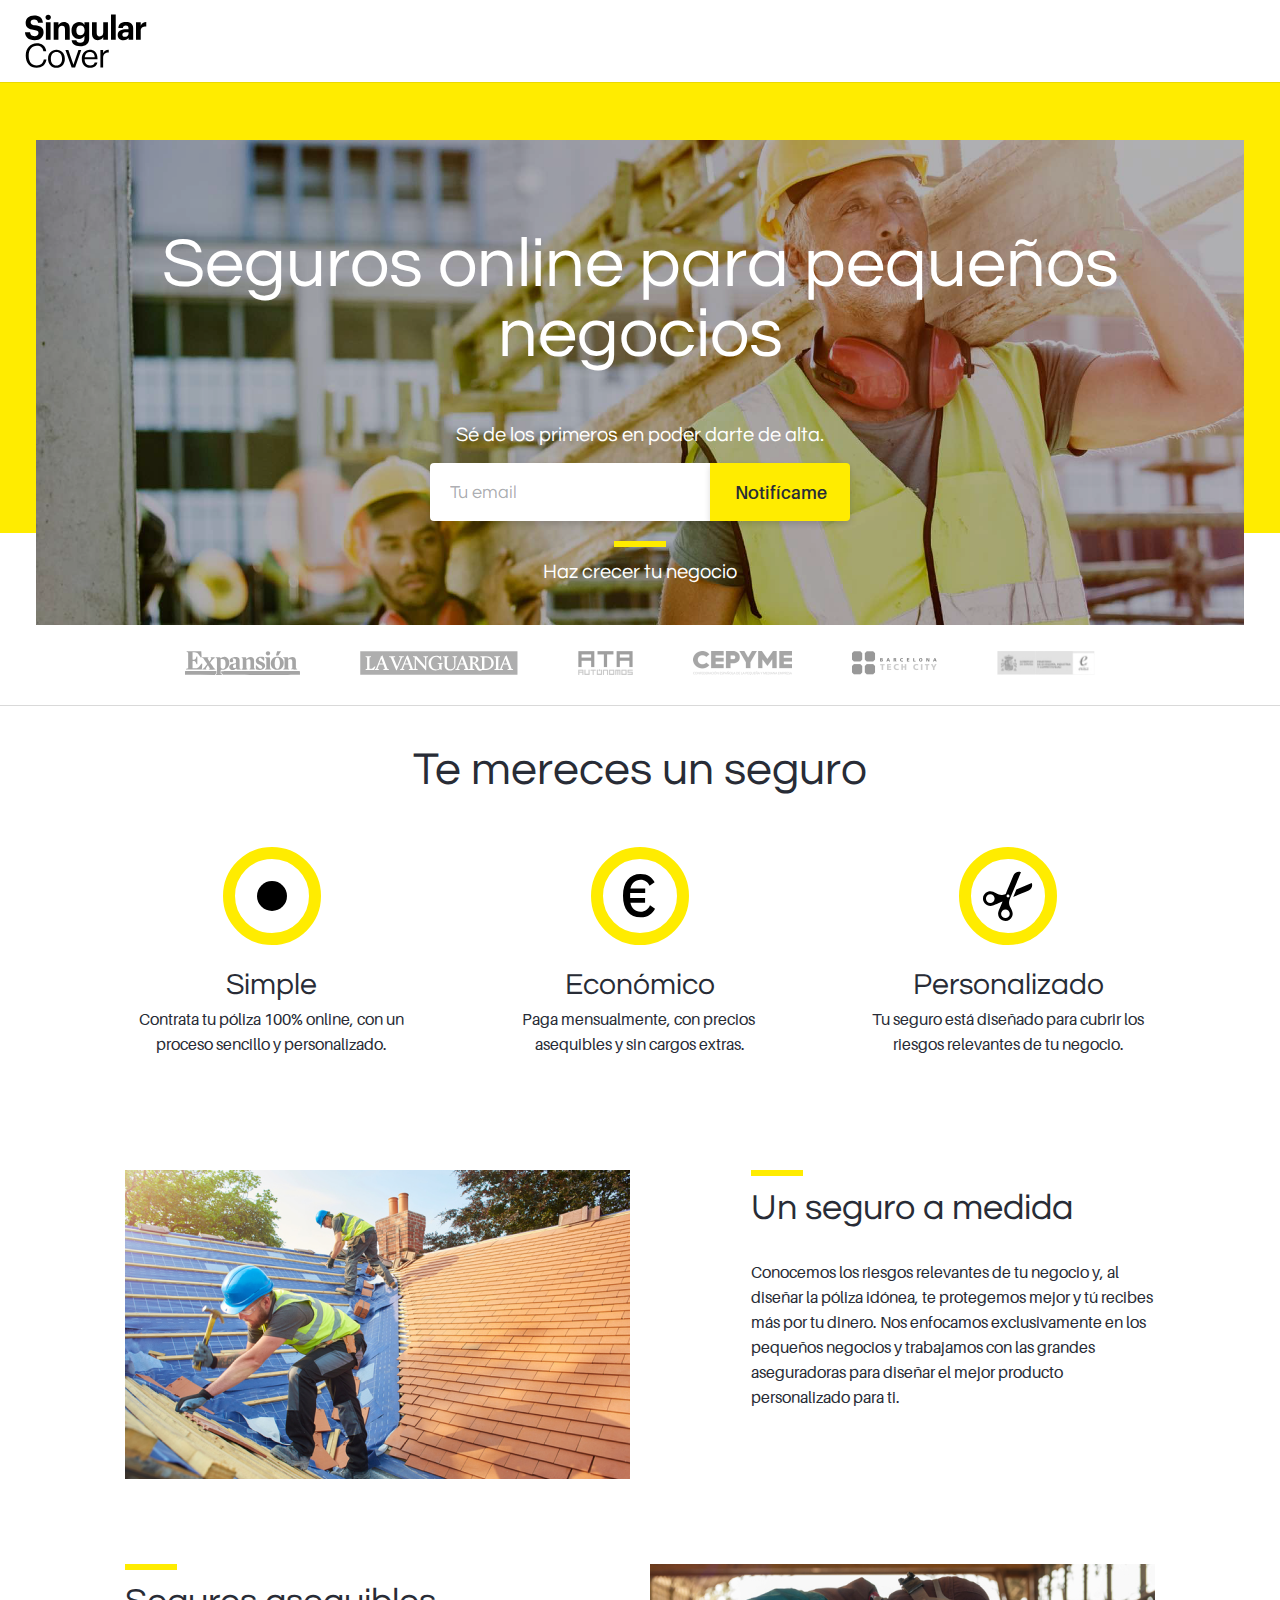
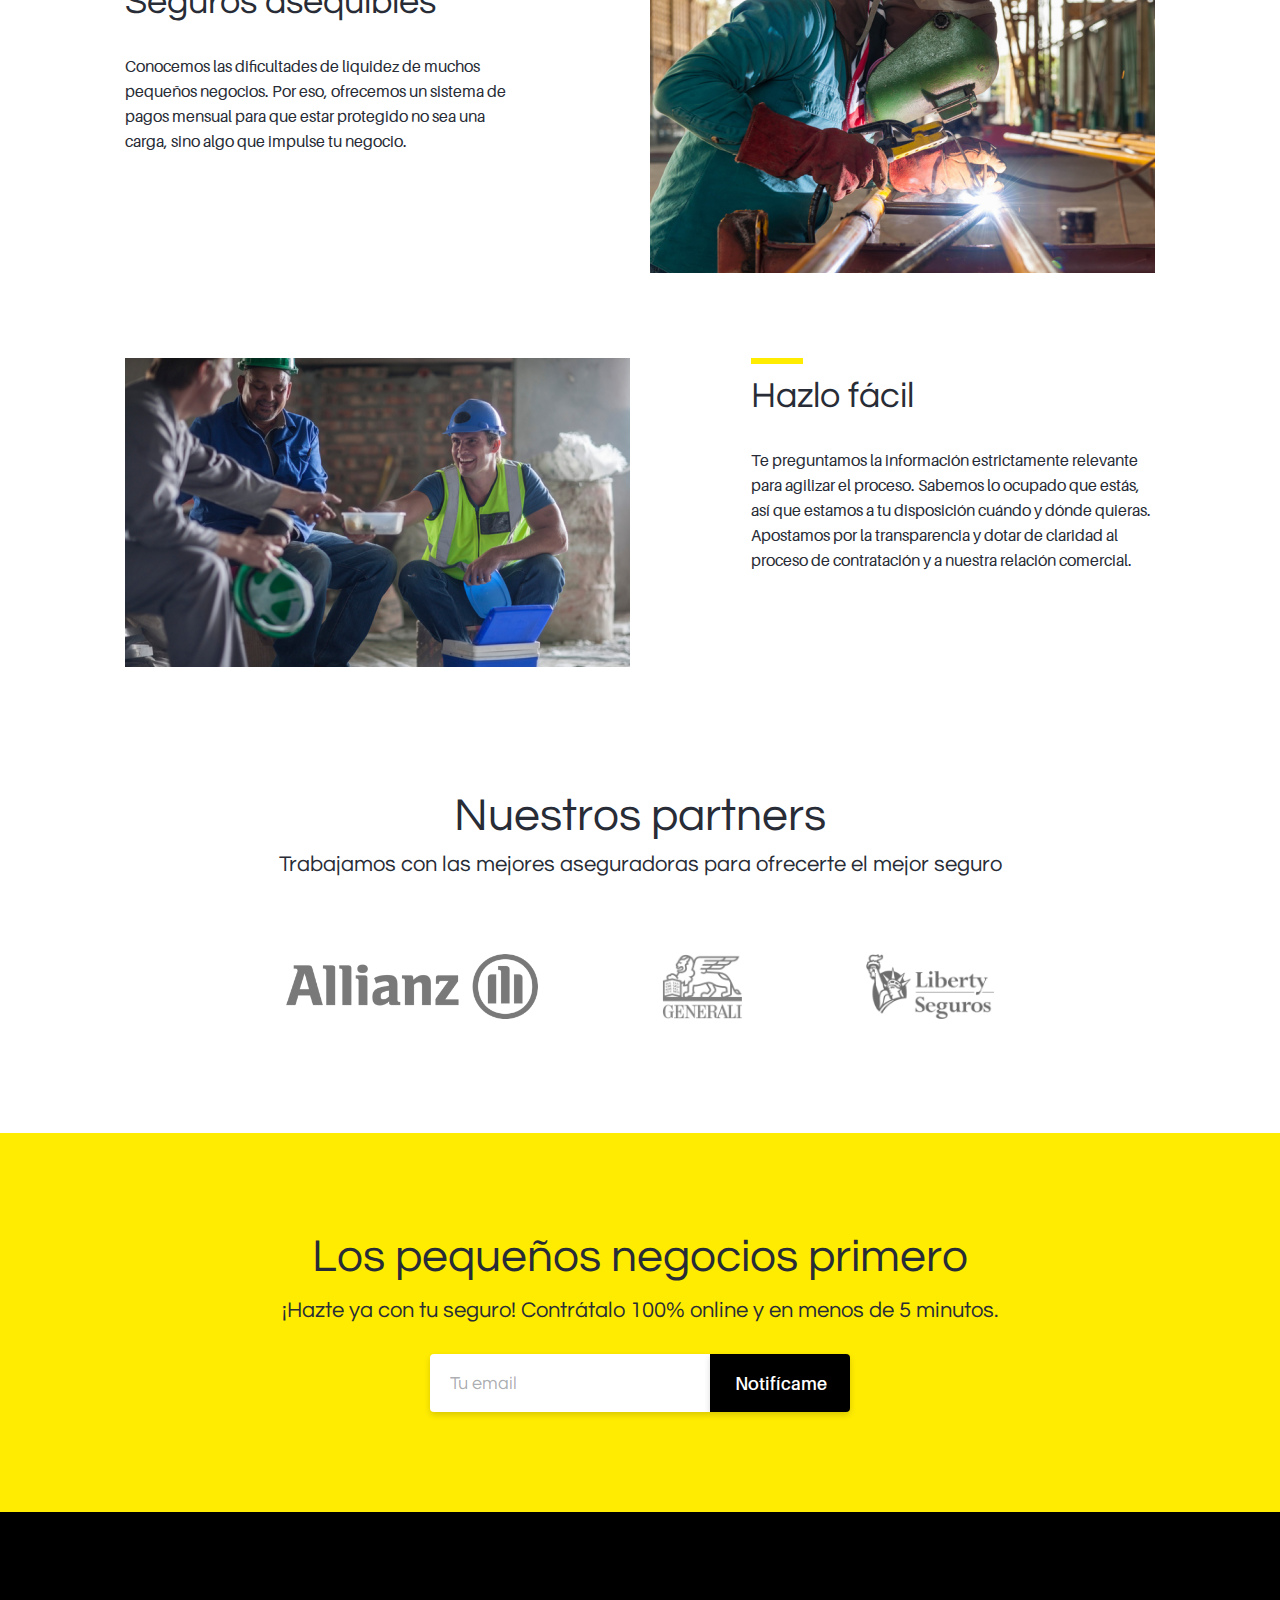
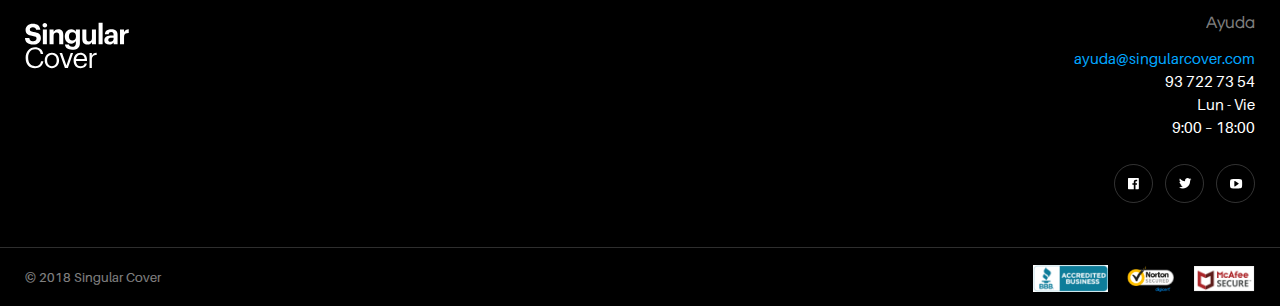
==== index.html @ 0e1ed2ae "Update index.html" ====
<!DOCTYPE html>
<html class="no-js">
<head>

	<!-- Meta -->
	<meta charset="UTF-8"/>
	<meta name="viewport" content="width=device-width, height=device-height, initial-scale=1.0, minimum-scale=1.0, maximum-scale=1.0, user-scalable=0" />

	<!-- CSS -->
	<link rel="stylesheet" type="text/css" href="css/common.css" />

	<!-- Favicon -->
	<link rel="icon" type="image/png" href="images/favicon.png" />

	<!-- JQUERY -->
	<script src="https://ajax.googleapis.com/ajax/libs/jquery/3.3.1/jquery.min.js"></script>

	<!-- Title -->
	<title id="id-title">Singular Cover — seguros online para pequeños negocios y autónomos</title>

</head>

<!-- Global site tag (gtag.js) - Google Analytics -->
<script async src="https://www.googletagmanager.com/gtag/js?id=UA-128639737-1"></script>
<script>
  window.dataLayer = window.dataLayer || [];
  function gtag(){dataLayer.push(arguments);}
  gtag('js', new Date());

  gtag('config', 'UA-128639737-1');
</script>

<body>


<!-- JSON script -->
<script type="text/javascript" >

$(document).ready(function() {

	$.getJSON("data.json", function(data) {
		var emp = '';
		$.each(data, function(key, value) {
				//alert("key = " + key + "; value = " + value.tituloGrande);
				$("#titulo-grande").text(value.tituloGrande);

				$("#titulo-beneficio-01").text(value.tituloBeneficio01);
				$("#texto-beneficio-01").text(value.textoBeneficio01);
				$(".img-benefit-01").css('background-image', 'url("./images/photos/'+value.imagenBeneficio01+'")');

				$("#titulo-beneficio-02").text(value.tituloBeneficio02);
				$("#texto-beneficio-02").text(value.textoBeneficio02);
				$(".img-benefit-02").css('background-image', 'url("./images/photos/'+value.imagenBeneficio02+'")');

				$("#titulo-beneficio-03").text(value.tituloBeneficio03);
				$("#texto-beneficio-03").text(value.textoBeneficio03);
				$(".img-benefit-03").css('background-image', 'url("./images/photos/'+value.imagenBeneficio03+'")');

		});
   });

 });

</script>



  <!-- Navigation bar -->
  <nav>
		<div class="nav-content">
			<img src="./images/logo/logo-singular-cover.svg" class="logo" />
		</div>
  </nav>


  <!-- Main -->
  <section id="main">
		<div class="main-background background-yellow">
		</div>
		<div class="main-image">
			<h1 id="titulo-grande">Seguros online para pequeños negocios</h1>
			<h6>Sé de los primeros en poder darte de alta.</h6>
			<div class="box-subscribe">
				<form action="https://singularcover.us19.list-manage.com/subscribe/post?u=fdee229f22311f0dd153066c0&amp;id=2938debf2a" method="post" id="mc-embedded-subscribe-form" name="mc-embedded-subscribe-form" class="validate" target="_blank" >
					<input type="email" value="" name="EMAIL" id="mce-EMAIL" placeholder="Tu email" required/>
					<div style="position: absolute; left: -5000px;" aria-hidden="true"><input type="text" name="b_fdee229f22311f0dd153066c0_2938debf2a" tabindex="-1" value=""></div>
					<input type="submit" value="Notifícame" name="subscribe" id="mc-embedded-subscribe" class="button button-yellow">
				</form>
			</div>
			<div class="box-tagline">
				<div class="separator background-yellow center">
				</div>
				<h6>Haz crecer tu negocio</h6>
			</div>
		</div>
		<div class="box-companies">
			<img src="./images/companies/expansion-bn-logo.svg" class="img-companies"/>
			<img src="./images/companies/la-vanguardia-logo.svg" class="img-companies"/>
			<img src="./images/companies/ata-autonomos-logo.png" class="img-companies"/>
			<img src="./images/companies/cepyme-logo.png" class="img-companies"/>
			<img src="./images/companies/bcntechcity-logo.png" class="img-companies"/>
			<img src="./images/companies/logo Enisa.png" class="img-companies"/>
		</div>
  </section>


  <!-- Characteristics -->
  <section class="content">
		<div class="content-characteristics">
			<h2>Te mereces un seguro</h2>
			<div class="box-characteristics">
				<div class="box-char">
					<img src="./images/icons/simple_icon.svg" class="img-char"/>
					<div class="box-char-text">
						<h4>Simple</h4>
						<p>Contrata tu póliza 100% online, con un proceso sencillo y personalizado.</p>
					</div>
				</div>
				<div class="box-char">
					<img src="./images/icons/affordable_icon.svg" class="img-char"/>
					<div class="box-char-text">
						<h4>Económico</h4>
						<p>Paga mensualmente, con precios asequibles y sin cargos extras.</p>
					</div>
				</div>
				<div class="box-char">
					<img src="./images/icons/tailored.svg" class="img-char"/>
					<div class="box-char-text">
						<h4>Personalizado</h4>
						<p>Tu seguro está diseñado para cubrir los riesgos relevantes de tu negocio.</p>
					<div>
				</div>
			</div>
		</div>
  </section>


  <!-- Benefit 1 -->
  <section class="content">
		<div class="content-benefit">
			<div class="content-benefit-box">
				<div class="img-benefit img-benefit-01">
				</div>
			</div>
			<div class="content-benefit-box">
				<div class="content-benefit-box-text-right">
					<div class="separator background-yellow">
					</div>
					<h3 id="titulo-beneficio-01">Un seguro a medida</h3>
					<p id="texto-beneficio-01">
						Conocemos los riesgos relevantes de tu negocio y, al diseñar la póliza idónea, te protegemos mejor y tú recibes más por tu dinero.
						Nos enfocamos exclusivamente en los pequeños negocios y trabajamos con las grandes aseguradoras para diseñar el mejor producto personalizado
						para ti.
					</p>
				</div>
			</div>
		</div>
  </section>


  <!-- Benefit 2 -->
  <section class="content">
		<div class="content-benefit">
			<div class="content-benefit-box hide">
				<div class="img-benefit img-benefit-02">
				</div>
			</div>
			<div class="content-benefit-box">
				<div class="content-benefit-box-text-left">
					<div class="separator background-yellow">
					</div>
					<h3 id="titulo-beneficio-02">Seguros asequibles</h3>
					<p id="texto-beneficio-02">
						Conocemos las dificultades de liquidez de muchos pequeños negocios. Por eso, ofrecemos un sistema de pagos mensual para que estar protegido
						 no sea una carga, sino algo que impulse tu negocio.
					</p>
				</div>
			</div>
			<div class="content-benefit-box show">
				<div class="img-benefit img-benefit-02">
				</div>
			</div>
		</div>
  </section>


  <!-- Benefit 3 -->
  <section class="content">
		<div class="content-benefit">
			<div class="content-benefit-box">
				<div class="img-benefit img-benefit-03">
				</div>
			</div>
			<div class="content-benefit-box">
				<div class="content-benefit-box-text-right">
					<div class="separator background-yellow">
					</div>
					<h3 id="titulo-beneficio-03">Hazlo fácil</h3>
					<p id="texto-beneficio-03">
						Te preguntamos la información estrictamente relevante para agilizar el proceso. Sabemos lo ocupado que estás, así que estamos a tu disposición
						 cuándo y dónde quieras. Apostamos por la transparencia y dotar de claridad al proceso de contratación y a nuestra relación comercial.
					</p>
				</div>
			</div>
		</div>
  </section>


  <!-- Partners -->
  <section class="content">
		<div class="content-partners">
			<h2>Nuestros partners</h2>
			<h5>Trabajamos con las mejores aseguradoras para ofrecerte el mejor seguro</h5>
			<div class="box-partners">
				<img src="./images/partners/Allianz-logo.png" class="img-partners"/>
				<img src="./images/partners/generali-logo.png" class="img-partners"/>
				<img src="./images/partners/liberty-logo.png" class="img-partners"/>
			</div>
		</div>
  </section>


  <!-- Los pequeños negocios primero -->
  <section class="background-yellow">
		<div class="content-subscribe">
			<h2>Los pequeños negocios primero</h2>
			<h5>¡Hazte ya con tu seguro! Contrátalo 100% online y en menos de 5 minutos.</h5>
			<div class="box-subscribe">
				<form action="https://singularcover.us19.list-manage.com/subscribe/post?u=fdee229f22311f0dd153066c0&amp;id=2938debf2a" method="post" id="mc-embedded-subscribe-form" name="mc-embedded-subscribe-form" class="validate" target="_blank" >
					<input type="email" value="" name="EMAIL" id="mce-EMAIL" placeholder="Tu email" required/>
					<div style="position: absolute; left: -5000px;" aria-hidden="true"><input type="text" name="b_fdee229f22311f0dd153066c0_2938debf2a" tabindex="-1" value=""></div>
					<input type="submit" value="Notifícame" name="subscribe" id="mc-embedded-subscribe" class="button button-dark">
				</form>
			</div>
		</div>
  </section>



	<!-- Footer -->
	<footer class="background-black">
		<div class="content-footer">
			<img src="./images/logo/logo-singular-cover-white.svg" class="img-logo-footer"/>
			<div class="content-footer-right">
				<p class="help">Ayuda</p>
				<p><a href="mailto:ayuda@singularcover.com">ayuda@singularcover.com</a></p>
				<p>93 722 73 54</p>
				<p>Lun - Vie</p>
				<p>9:00 – 18:00</p>
				<div class="box-social">
					<img src="./images/icons/facebook.svg" class="img-social"/>
					<img src="./images/icons/twitter.svg" class="img-social"/>
					<img src="./images/icons/youtube.svg" class="img-social"/>
				</div>
			</div>
		</div>
		<div class="content-footer-last">
			<div class="content-footer-last-box">
				<p>© 2018 Singular Cover</p>
				<div class="images-footer">
					<img src="./images/companies/bbb.png" class="img-footer"/>
					<img src="./images/companies/norton.png" class="img-footer"/>
					<img src="./images/companies/mcafee.png" class="img-footer"/>
				</div>
			</div>
		</div>
	</footer>



</body>
</html>
---- css/common.css ----
* {
	-webkit-box-sizing: border-box;
	   -moz-box-sizing: border-box;
	        box-sizing: border-box;
	text-decoration: none;
  -webkit-font-smoothing: antialiased;
}

*, html,body {
   margin: 0;
   padding: 0;
}



/* Fonts */
@font-face {
  font-family: 'Aileron Regular';
  src:  url("../fonts/aileron/Aileron-Regular.woff") format('woff'),
        url("../fonts/aileron/Aileron-Regular.woff2") format('woff2');
}

@font-face {
  font-family: 'Aileron SemiBold';
  src:  url("../fonts/aileron/Aileron-SemiBold.woff") format('woff'),
        url("../fonts/aileron/Aileron-SemiBold.woff2") format('woff2');
}

@font-face {
  font-family: 'Questrial Regular';
  src:  url("../fonts/questrial/Questrial-Regular.woff") format('woff');
}



/* Navigation bar */
nav {
  height: 82px;
  box-shadow: 0 1px 0 rgba(0, 0, 0, 0.08);
}

.nav-content {
  max-width: 1290px;
  height: 100%;
  margin: 0 auto;
}

.logo {
  padding: 14px 0;
  margin: 0 25px;
}



/* Main */
#main {
  width: 100%;
}

.background-yellow {
  background-color: #FFEC00;
}

.main-background {
  position: absolute;
  top: 82px;
  width: 100%;
  height: 451px;
  z-index: -1;
}

.main-image {
  min-height: 428px;
  margin: 58px 36px 0;
  background-image: url("../images/photos/4.construccion@2x.png");
  background-size: cover;
  padding: 40px 24px;
  text-align: center;
}

h1, h6 {
  font-family: 'Questrial Regular';
  font-weight: 100;
  color: #ffffff;
}

h2, h3, h4, h5 {
  font-family: 'Questrial Regular';
  font-weight: 100;
  color: #282C36;
}

h1 {
  font-size: 70px;
  line-height: 70px;
	margin: 50px 0 52px;
}

h2 {
  font-size: 46px;
  margin-bottom: 30px;
  text-align: center;
}

h3 {
  font-size: 36px;
  line-height: 40px;
  margin-bottom: 32px;
}

h4 {
  font-size: 30px;
}

h5 {
  font-size: 22px;
  line-height: 38px;
  text-align: center;
}

h6 {
  font-size: 20px;
  line-height: 26px;
}

p {
  font-family: 'Aileron Regular';
  font-size: 16px;
  line-height: 25px;
  color: #282C36;
}



/* Subscribe */
.box-subscribe {
  margin: 15px 0 20px;
  text-align: center;
}

input {
  height: 58px;
  font-size: 18px;
  box-shadow: 0 3px 6px rgba(0, 0, 0, 0.15);
}

.button {
  width: 140px;
  margin-left: -4px;
  cursor: pointer;
}

input:focus, .button:focus {
  outline: 0;
}

input {
  width: 280px;
  font-family: 'Questrial Regular';
  font-weight: 100;
  padding: 20px;
  border: none;
  border-radius: 4px 0 0 4px;
  vertical-align: top;
}

::-webkit-input-placeholder { /* Chrome/Opera/Safari */
  color: rgba(40, 44, 54, 0.4);
}
::-moz-placeholder { /* Firefox 19+ */
  color: rgba(40, 44, 54, 0.4);
}
:-ms-input-placeholder { /* IE 10+ */
  color: rgba(40, 44, 54, 0.4);
}
:-moz-placeholder { /* Firefox 18- */
  color: rgba(40, 44, 54, 0.4);
}

.button {
  font-family: 'Aileron SemiBold';
  padding: 0 25px;
  border: none;
  border-radius: 0 4px 4px 0;
}

.button-yellow {
  background-color: #FFEC00;
  color: #282C36;
  transition: 0.6s all cubic-bezier(0.215, 0.61, 0.355, 1);
}

.button-yellow:hover {
  background-color: #000000;
  color: #ffffff;
  transition: 0.6s all cubic-bezier(0.215, 0.61, 0.355, 1);
}

.button-dark {
  background-color: #000000;
  color: #ffffff;
  transition: 0.6s all cubic-bezier(0.215, 0.61, 0.355, 1);
}

.button-dark:hover {
  background-color: #606060;
  transition: 0.6s all cubic-bezier(0.215, 0.61, 0.355, 1);
}



/* Companies */
.box-companies {
  padding: 16px 0;
  text-align: center;
  border-bottom: 1px solid rgba(0, 0, 0, 0.15);
}

.img-companies {
  height: 24px;
  margin: 10px 28px;
}

.content {
  max-width: 1080px;
  margin: 0 auto;
}



/* Characteristics */
.content-characteristics, .content-partners, .content-subscribe {
  padding: 40px 25px 40px;
}

.box-characteristics {
  display: flex;
  flex-wrap: nowrap;
  margin: 33px 0;
}

.box-char {
  flex-basis: 100%;
  text-align: center;
  margin-right: 75px;
}

.box-char:last-of-type {
  margin-right: 0;
}

.box-char-text p {
  margin-top: 7px;
}

.img-char {
  padding: 20px;
}



/* Benefits */
.content-benefit {
  display: flex;
  flex-wrap: nowrap;
  margin: 40px 25px 85px;
  height: 309px;
}

.content-benefit:last {
  margin: 40px 25px 45px;
}

.content-benefit-box {
  flex-basis: 100%;
  margin-right: 20px;
}

.content-benefit-box:last-child {
  margin-right: 0;
}

.img-benefit {
  width: 100%;
  height: 100%;
}

.img-benefit-01 {
  background-image: url("../images/photos/4.1.GettyImages-823328086.png");
  background-size: cover;
}

.img-benefit-02 {
  background-image: url("../images/photos/4.2.GettyImages-800341922.png");
  background-size: cover;
}

.img-benefit-03 {
  background-image: url("../images/photos/4.3.GettyImages-673116485.png");
  background-size: cover;
}

.content-benefit-box-text-right {
  width: 80%;
  float: right;
}

.content-benefit-box-text-left {
  width: 80%;
  float: left;
}


/* Partners */
.content-partners h2 {
  margin-bottom: 6px;
}

.box-partners {
  padding: 60px 0;
  text-align: center;
}

.img-partners {
  height: 65px;
  margin: 10px 60px;
}



/* Subscribe */
.content-subscribe {
  padding-top: 100px;
  padding-bottom: 80px;
}


.content-subscribe h5 {
  margin-bottom: 24px;
}

.content-subscribe h2 {
  margin-bottom: 11px;
}



/* Footer */
footer {
}

.background-black {
  background-color: #000000;
}

.content-footer {
  max-width: 1290px;
  margin: 0 auto;
  padding: 100px 25px 40px;
}

.img-logo-footer{
  float: left;
  margin-top: 10px;
}

.content-footer-right {
  text-align: right;
}

.content-footer-right p {
  color: #ffffff;
  font-size: 15px;
  line-height: 23px;
}

.content-footer-right p.help {
  font-family: 'Questrial Regular';
  font-weight: 100;
  font-size: 17px;
  opacity: 0.5;
  margin-bottom: 12px;
}

.box-social {
  margin-top: 25px;
}

.img-social {
  margin-right: 8px;
}

.img-social:last-child {
  margin-right: 0;
}

.content-footer-last {
  height: 59px;
  border-top: 1px solid rgba(151, 151, 151, 0.3);
}

.content-footer-last-box {
  max-width: 1290px;
  margin: 0 auto;
  padding: 0 25px;
}

.content-footer-last p {
  line-height: 58px;
  font-size: 13px;
  opacity: 0.5;
  color: #ffffff;
  float: left;
  ma
}

.images-footer {
  float: right;
}

.img-footer {
  height: 27px;
  margin-top: 17px;
  padding-right: 15px;
}

.img-footer:last-of-type {
  padding-right: 0;
}



a {
  color: #00A6FF;
}

a:hover {
  text-decoration: underline;
}



/* Separator */
.separator {
  width: 52px;
  height: 6px;
  margin-bottom: 12px;
}

.center {
  margin: 0 auto 12px;
}

.hide {
  display: none;
}

.show {
  display: block;
}


/* Breakpoint */
@media only screen and (max-width: 830px) {

  nav {
    height: 78px;
  }

  .logo {
    padding: 4px 0;
    margin: 15px 25px;
    height: 46px;
  }

  .main-background {
    top: 78px;
  }

  .main-image {
    margin: 55px 25px 0;
  }

  h1 {
    font-size: 38px;
    line-height: 40px;
		margin: 0 0 30px;
  }

  h6 {
    font-size: 14px;
    line-height: 22px;
  }

  input, .button  {
    width: 240px;
    font-size: 16px;
    display: block;
    margin: 0 auto;
    border-radius: 4px;
  }

  input {
    margin-bottom: 10px;
  }

  .box-tagline {
    display: none;
  }

  h2 {
    font-size: 28px;
    line-height: 38px;
    text-align: left;
  }

  .box-characteristics {
    flex-wrap: wrap;
    margin: 0
  }

  .box-char {
    margin-right: 0;
    margin-bottom: 25px;
  }

  .img-char {
    padding: 0 20px 0 0;
    float: left;
    height: 50px;
    margin-bottom: 20px;
  }

  .box-char-text {
    text-align: left;
  }

  h4 {
    font-size: 20px;
    line-height: 33px;
  }

  .box-char-text p {
    font-size: 14px;
    line-height: 22px;
    margin-top: 0;
  }

  .content-benefit {
    flex-wrap: wrap;
    height: 100%;
  }

  .content-benefit-box {
    margin-right: 0;
  }

  .img-benefit {
    height: 200px;
  }

  .content-benefit-box-text-right {
    width: 100%;
    margin-top: 30px;
  }

  .content-benefit-box-text-left {
    width: 100%;
    margin-top: 30px;
  }

  h3 {
    font-size: 28px;
    line-height: 36px;
    margin-bottom: 10px;
  }

  .hide {
    display: block;
  }

  .show {
    display: none;
  }

  h2 {
    font-size: 28px;
    line-height: 38px;
    text-align: left;
  }

  h5 {
    font-size: 14px;
    line-height: 20px;
    text-align: center;
  }

  .content-partners h2 {
    text-align: center;
  }

  .box-partners {
    padding: 0;
    margin-top: 25px;
  }

  .img-partners {
    height: 52px;
    margin: 25px 30px 25px;
  }

  .content-subscribe {
    padding-top: 40px;
    padding-bottom: 40px;
  }

  .content-subscribe h2 {
    text-align: center;
  }

  .content-footer {
    padding-top: 40px;
  }

  .img-logo-footer {
    float: none;
    margin-top: 0;
  }

  .content-footer-right {
    padding-top: 40px;
    margin-top: 30px;
    border-top: 1px solid rgba(151, 151, 151, 0.3);
  }

  .content-footer-right p {
    text-align: left;
  }

  .content-footer-right {
    text-align: left;
  }

  .content-footer-last p {
    float: none;
    text-align: center;
  }

  .images-footer {
    float: none;
    text-align: center;
  }

  .img-footer {
    text-align: center;
    margin: 15px 0
  }

  .content-footer-last {
    height: 100%;
  }


}
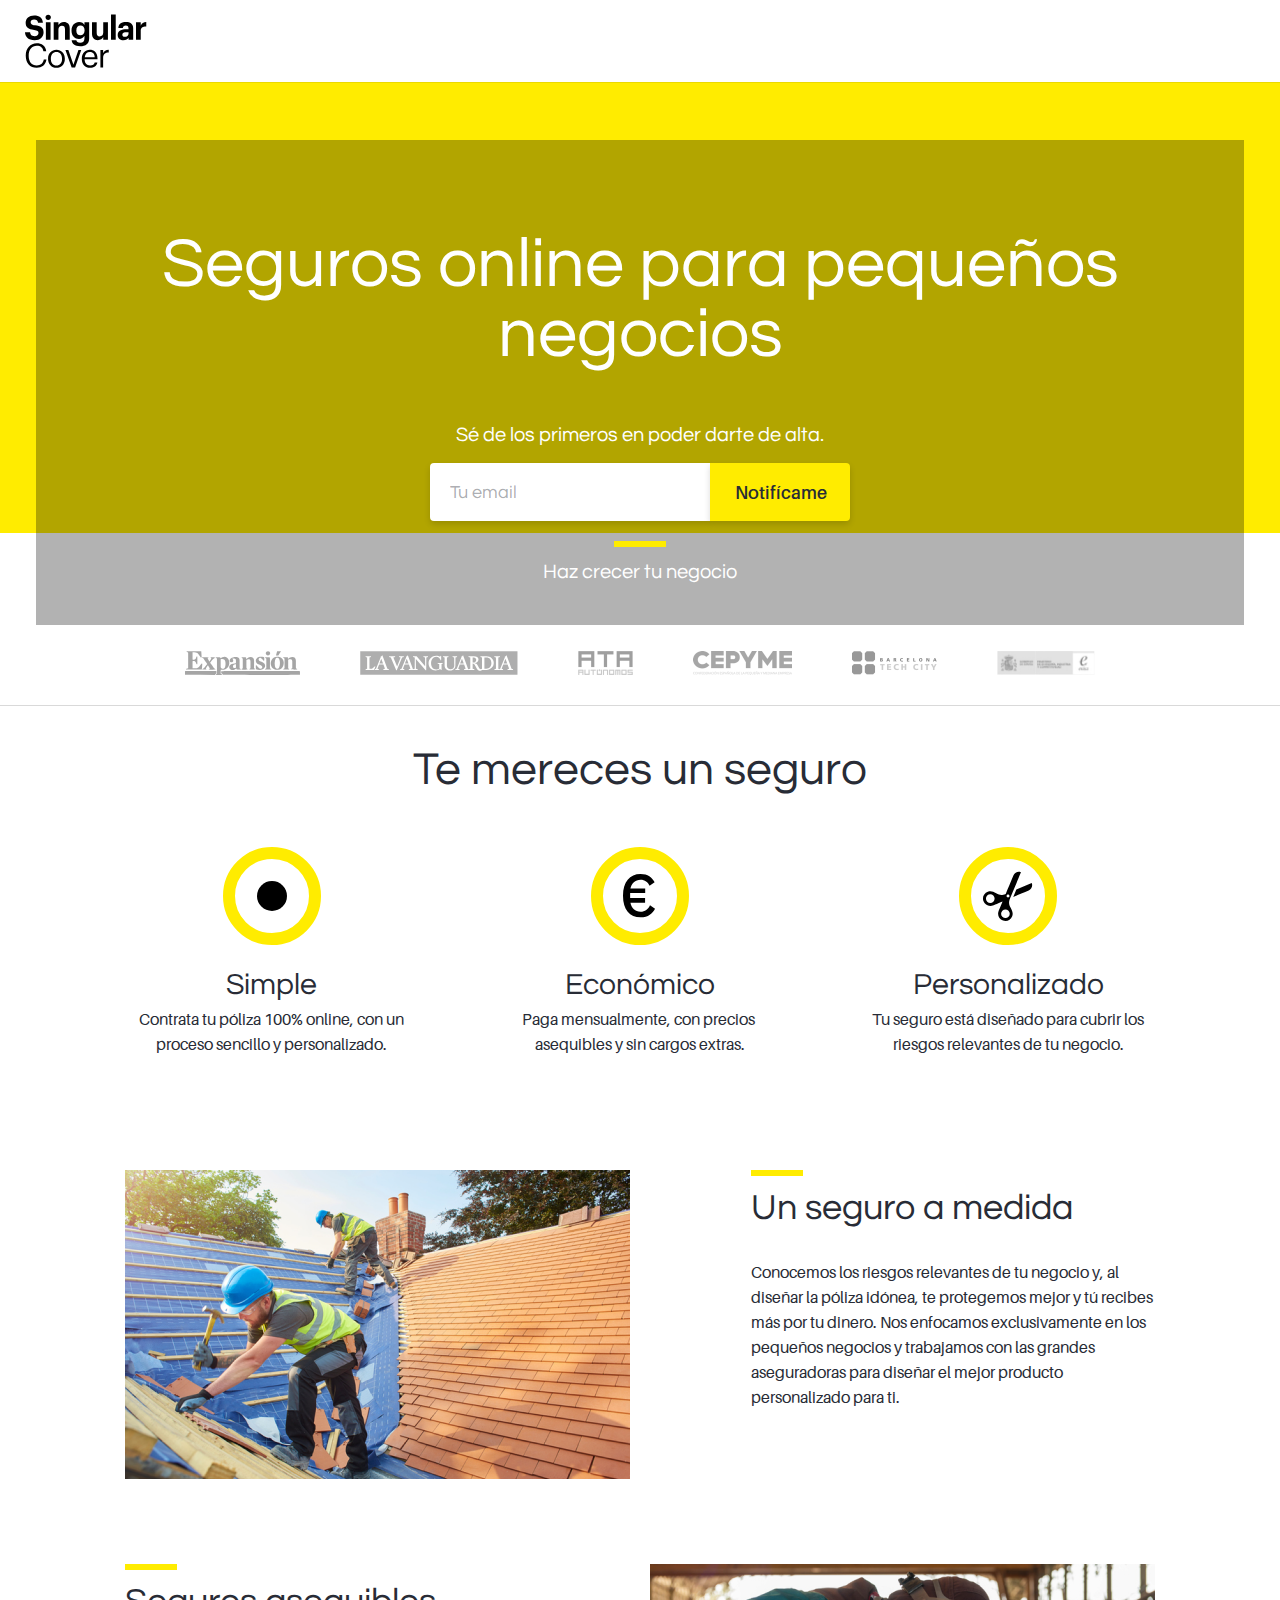
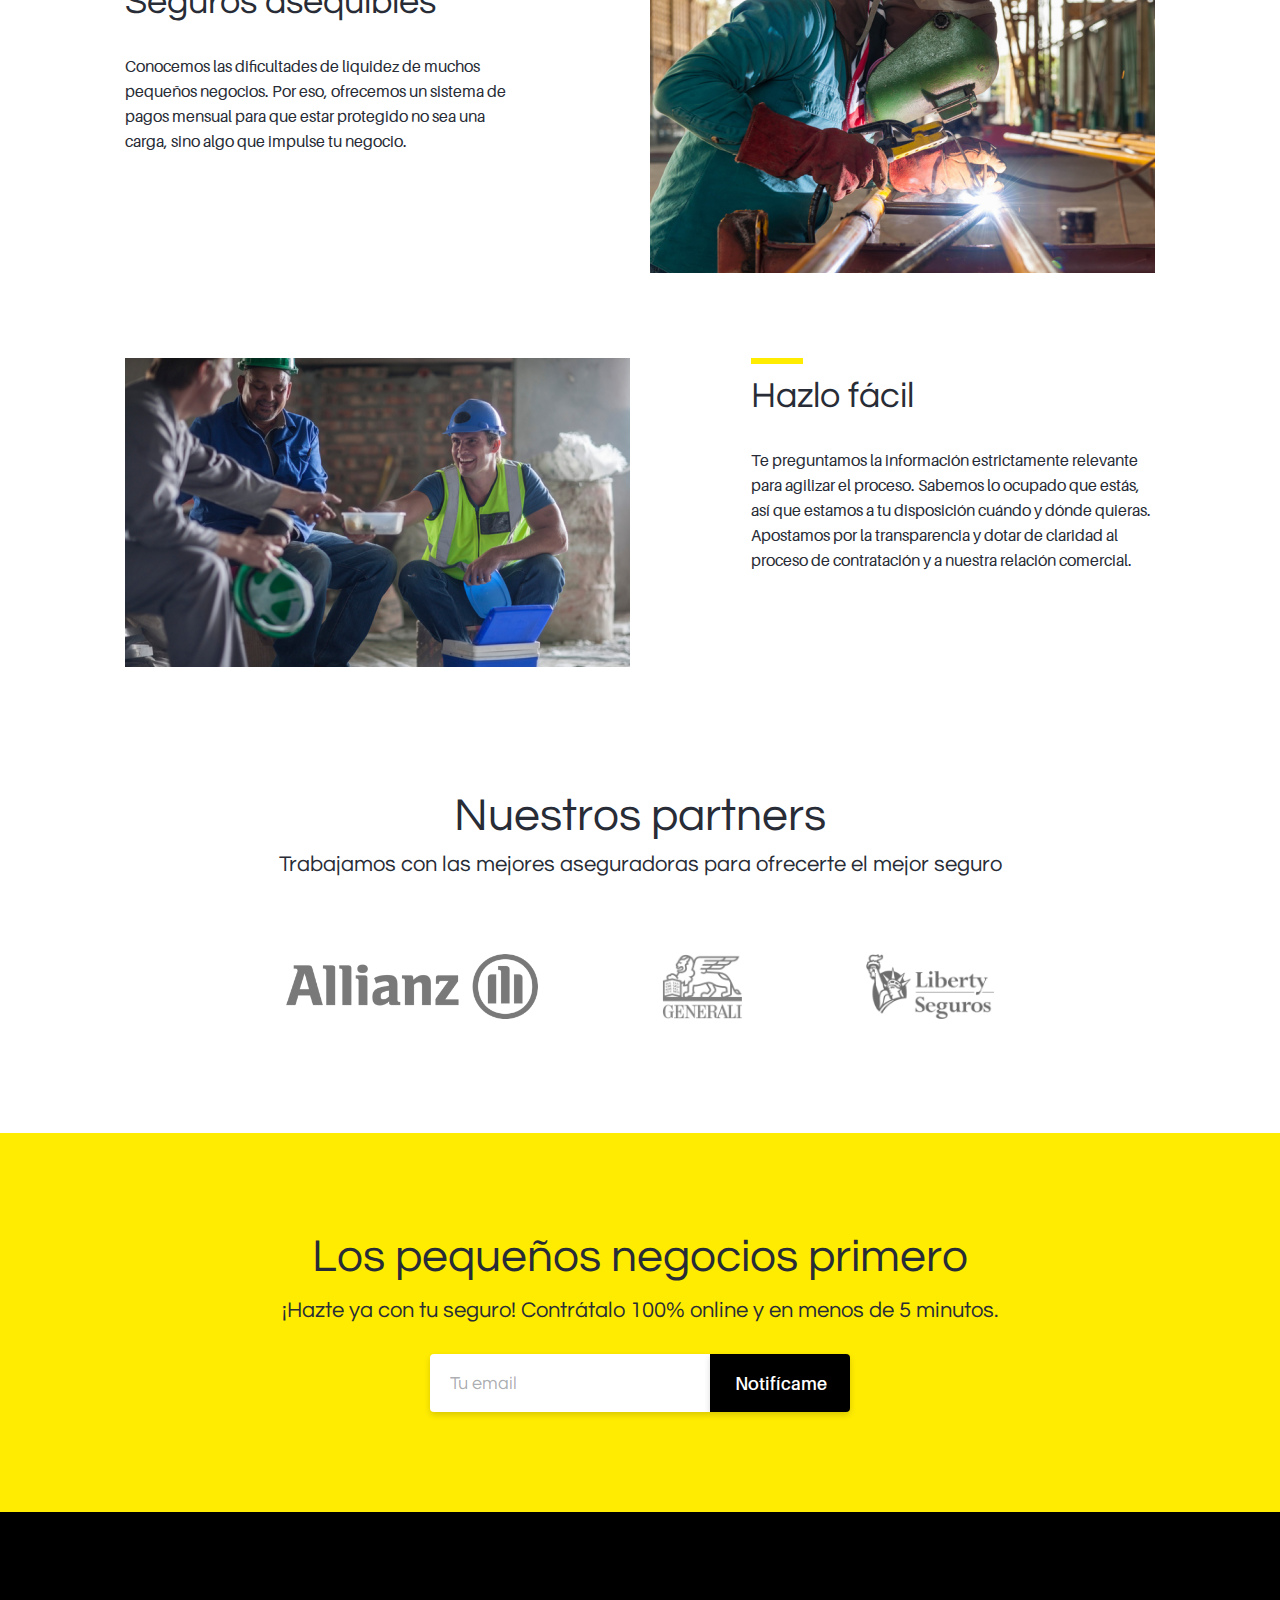
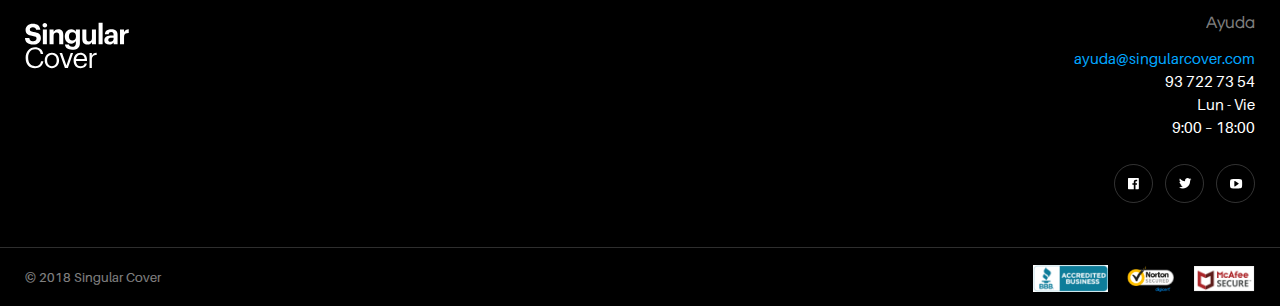
==== commit d18fdaef: "Update index.html" ====
--- a/index.html
+++ b/index.html
@@ -43,6 +43,7 @@
 		$.each(data, function(key, value) {
 				//alert("key = " + key + "; value = " + value.tituloGrande);
 				$("#titulo-grande").text(value.tituloGrande);
+				$(".main-image").css('background-image', 'url("./images/photos/'+value.imagenGrande+'")');
 
 				$("#titulo-beneficio-01").text(value.tituloBeneficio01);
 				$("#texto-beneficio-01").text(value.textoBeneficio01);
@@ -78,19 +79,21 @@
 		<div class="main-background background-yellow">
 		</div>
 		<div class="main-image">
-			<h1 id="titulo-grande">Seguros online para pequeños negocios</h1>
-			<h6>Sé de los primeros en poder darte de alta.</h6>
-			<div class="box-subscribe">
-				<form action="https://singularcover.us19.list-manage.com/subscribe/post?u=fdee229f22311f0dd153066c0&amp;id=2938debf2a" method="post" id="mc-embedded-subscribe-form" name="mc-embedded-subscribe-form" class="validate" target="_blank" >
-					<input type="email" value="" name="EMAIL" id="mce-EMAIL" placeholder="Tu email" required/>
-					<div style="position: absolute; left: -5000px;" aria-hidden="true"><input type="text" name="b_fdee229f22311f0dd153066c0_2938debf2a" tabindex="-1" value=""></div>
-					<input type="submit" value="Notifícame" name="subscribe" id="mc-embedded-subscribe" class="button button-yellow">
-				</form>
-			</div>
-			<div class="box-tagline">
-				<div class="separator background-yellow center">
-				</div>
-				<h6>Haz crecer tu negocio</h6>
+			<div class="main-image-shadow">
+				<h1 id="titulo-grande">Seguros online para pequeños negocios</h1>
+				<h6>Sé de los primeros en poder darte de alta.</h6>
+				<div class="box-subscribe">
+					<form action="https://singularcover.us19.list-manage.com/subscribe/post?u=fdee229f22311f0dd153066c0&amp;id=2938debf2a" method="post" id="mc-embedded-subscribe-form" name="mc-embedded-subscribe-form" class="validate" target="_blank" >
+						<input type="email" value="" name="EMAIL" id="mce-EMAIL" placeholder="Tu email" required/>
+						<div style="position: absolute; left: -5000px;" aria-hidden="true"><input type="text" name="b_fdee229f22311f0dd153066c0_2938debf2a" tabindex="-1" value=""></div>
+						<input type="submit" value="Notifícame" name="subscribe" id="mc-embedded-subscribe" class="button button-yellow">
+					</form>
+				</div>
+				<div class="box-tagline">
+					<div class="separator background-yellow center">
+					</div>
+					<h6>Haz crecer tu negocio</h6>
+				</div>
 			</div>
 		</div>
 		<div class="box-companies">
--- a/css/common.css
+++ b/css/common.css
@@ -74,8 +74,14 @@
   margin: 58px 36px 0;
   background-image: url("../images/photos/4.construccion@2x.png");
   background-size: cover;
-  padding: 40px 24px;
+	background-position: center;
   text-align: center;
+}
+
+.main-image-shadow {
+  min-height: 428px;
+	padding: 40px 24px;
+	background-color: rgba(0, 0, 0, 0.3);
 }
 
 h1, h6 {
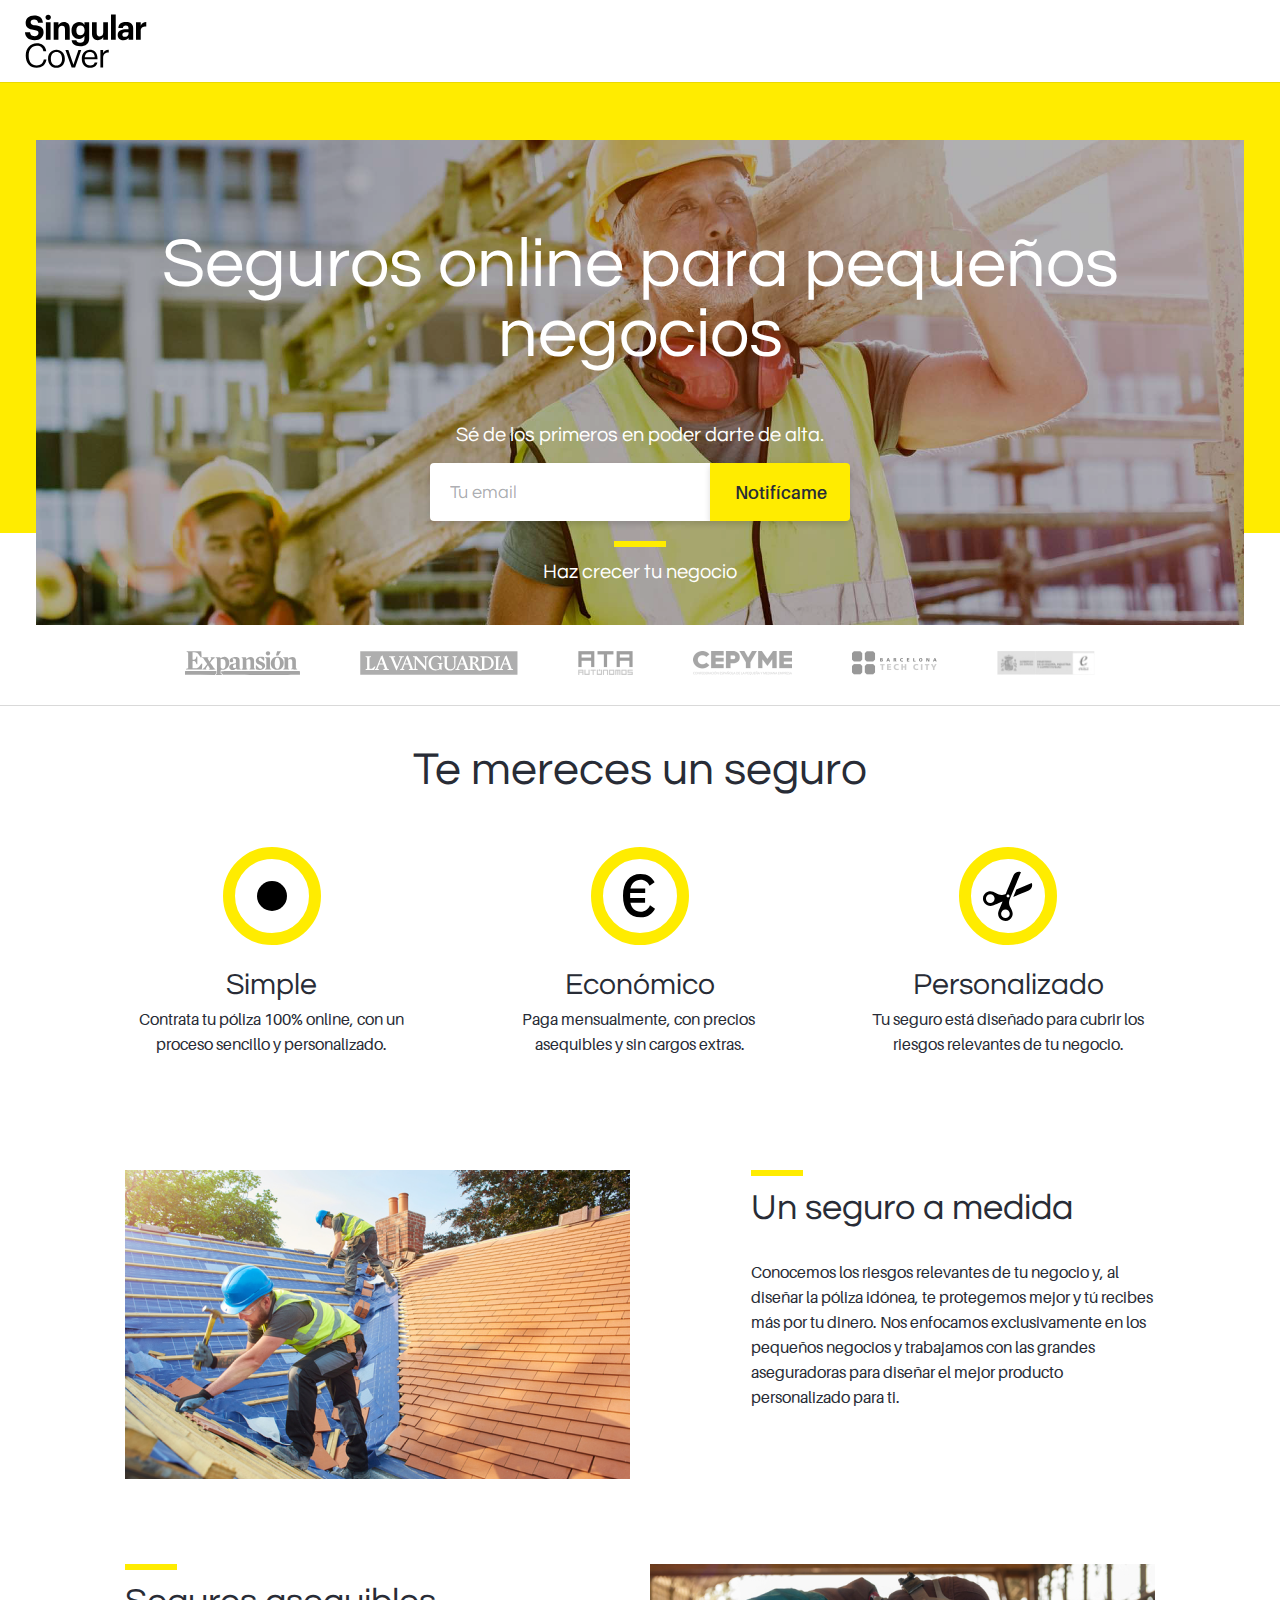
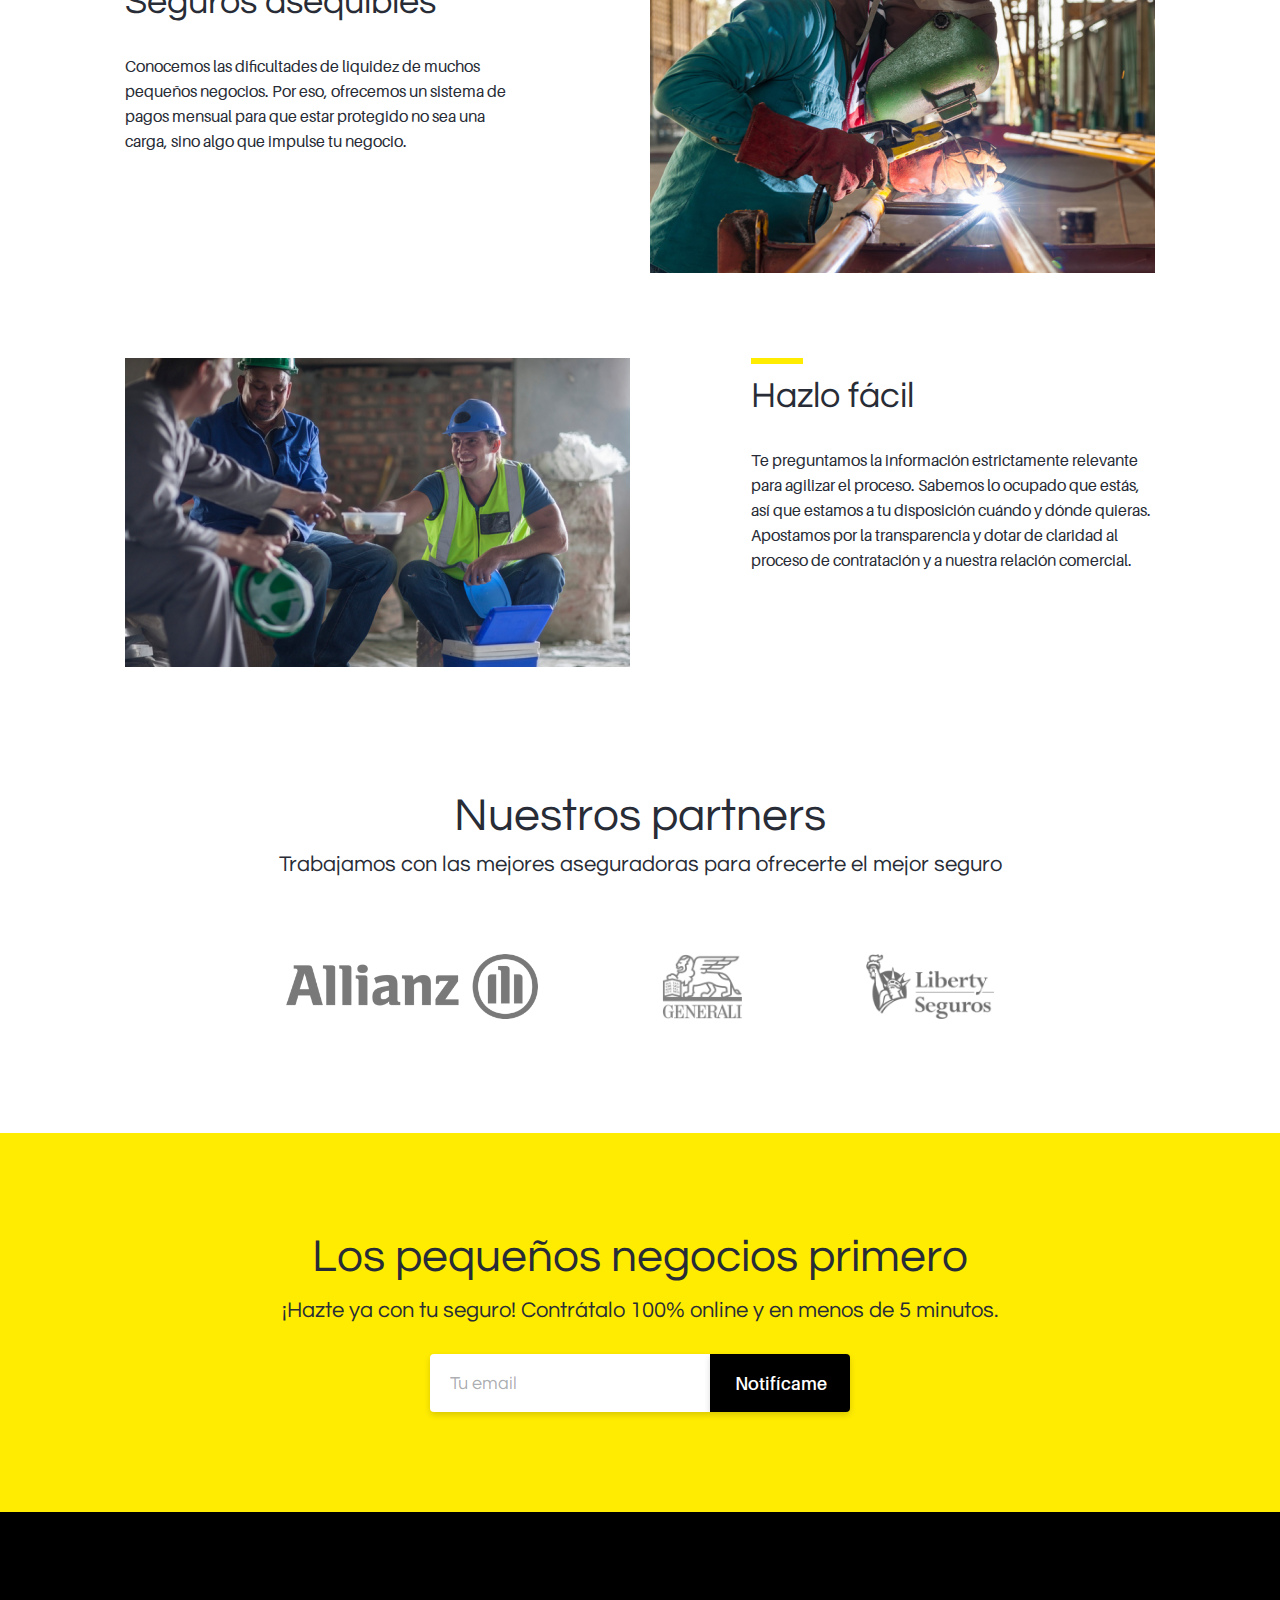
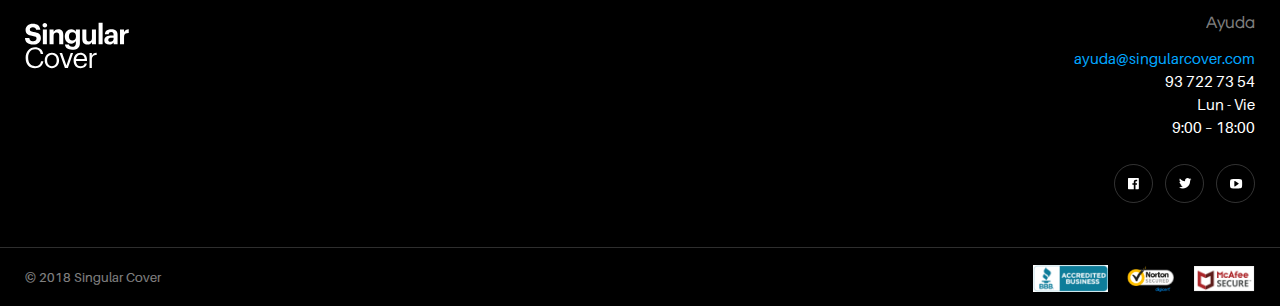
==== commit 8769f06f: "Update index.html" ====
--- a/index.html
+++ b/index.html
@@ -43,19 +43,19 @@
 		$.each(data, function(key, value) {
 				//alert("key = " + key + "; value = " + value.tituloGrande);
 				$("#titulo-grande").text(value.tituloGrande);
-				$(".main-image").css('background-image', 'url("./images/photos/'+value.imagenGrande+'")');
+				$(".main-image").css('background-image', 'url("/images/photos/'+value.imagenGrande+'")');
 
 				$("#titulo-beneficio-01").text(value.tituloBeneficio01);
 				$("#texto-beneficio-01").text(value.textoBeneficio01);
-				$(".img-benefit-01").css('background-image', 'url("./images/photos/'+value.imagenBeneficio01+'")');
+				$(".img-benefit-01").css('background-image', 'url("/images/photos/'+value.imagenBeneficio01+'")');
 
 				$("#titulo-beneficio-02").text(value.tituloBeneficio02);
 				$("#texto-beneficio-02").text(value.textoBeneficio02);
-				$(".img-benefit-02").css('background-image', 'url("./images/photos/'+value.imagenBeneficio02+'")');
+				$(".img-benefit-02").css('background-image', 'url("/images/photos/'+value.imagenBeneficio02+'")');
 
 				$("#titulo-beneficio-03").text(value.tituloBeneficio03);
 				$("#texto-beneficio-03").text(value.textoBeneficio03);
-				$(".img-benefit-03").css('background-image', 'url("./images/photos/'+value.imagenBeneficio03+'")');
+				$(".img-benefit-03").css('background-image', 'url("/images/photos/'+value.imagenBeneficio03+'")');
 
 		});
    });
--- a/css/common.css
+++ b/css/common.css
@@ -16,19 +16,19 @@
 /* Fonts */
 @font-face {
   font-family: 'Aileron Regular';
-  src:  url("../fonts/aileron/Aileron-Regular.woff") format('woff'),
-        url("../fonts/aileron/Aileron-Regular.woff2") format('woff2');
+  src:  url("/fonts/aileron/Aileron-Regular.woff") format('woff'),
+        url("/fonts/aileron/Aileron-Regular.woff2") format('woff2');
 }
 
 @font-face {
   font-family: 'Aileron SemiBold';
-  src:  url("../fonts/aileron/Aileron-SemiBold.woff") format('woff'),
-        url("../fonts/aileron/Aileron-SemiBold.woff2") format('woff2');
+  src:  url("/fonts/aileron/Aileron-SemiBold.woff") format('woff'),
+        url("/fonts/aileron/Aileron-SemiBold.woff2") format('woff2');
 }
 
 @font-face {
   font-family: 'Questrial Regular';
-  src:  url("../fonts/questrial/Questrial-Regular.woff") format('woff');
+  src:  url("/fonts/questrial/Questrial-Regular.woff") format('woff');
 }
 
 
@@ -72,7 +72,7 @@
 .main-image {
   min-height: 428px;
   margin: 58px 36px 0;
-  background-image: url("../images/photos/4.construccion@2x.png");
+  background-image: url("/images/photos/4.construccion@2x.png");
   background-size: cover;
 	background-position: center;
   text-align: center;
@@ -292,17 +292,17 @@
 }
 
 .img-benefit-01 {
-  background-image: url("../images/photos/4.1.GettyImages-823328086.png");
+  background-image: url("/images/photos/4.1.GettyImages-823328086.png");
   background-size: cover;
 }
 
 .img-benefit-02 {
-  background-image: url("../images/photos/4.2.GettyImages-800341922.png");
+  background-image: url("/images/photos/4.2.GettyImages-800341922.png");
   background-size: cover;
 }
 
 .img-benefit-03 {
-  background-image: url("../images/photos/4.3.GettyImages-673116485.png");
+  background-image: url("/images/photos/4.3.GettyImages-673116485.png");
   background-size: cover;
 }
 
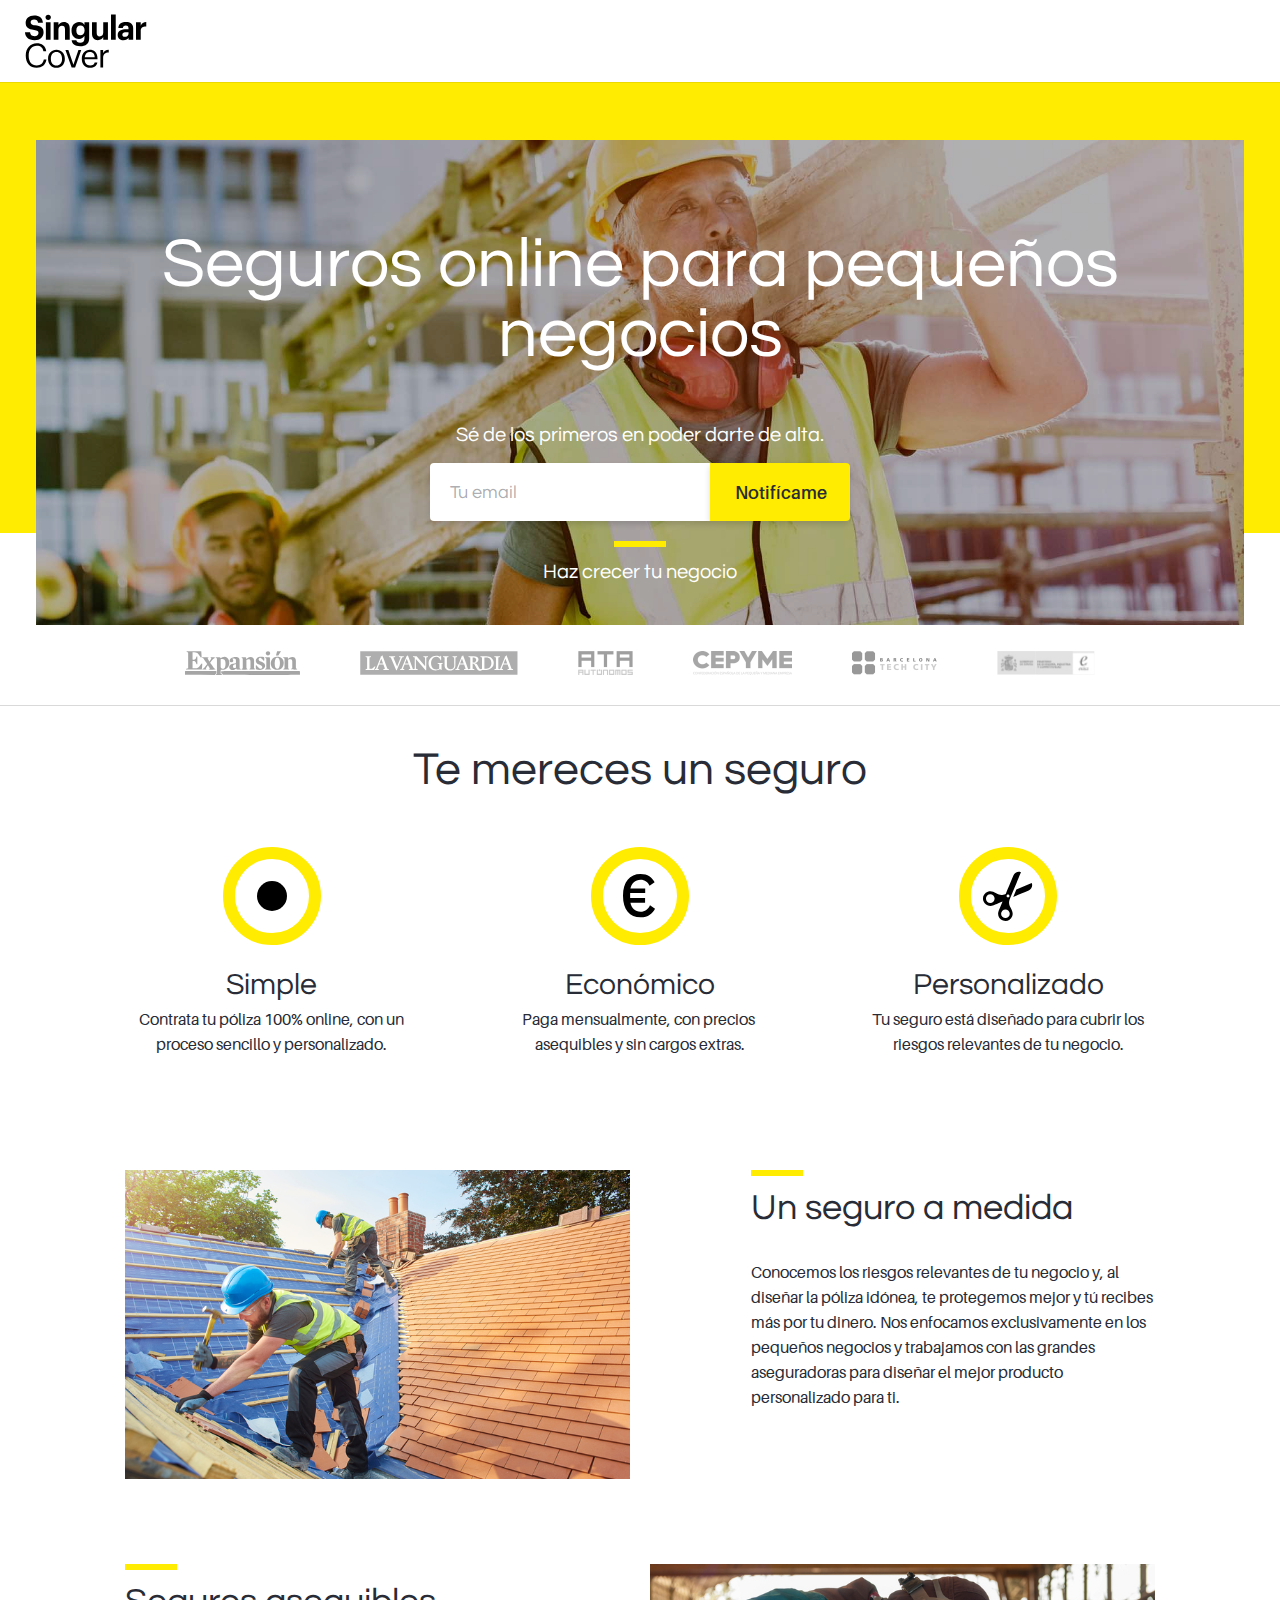
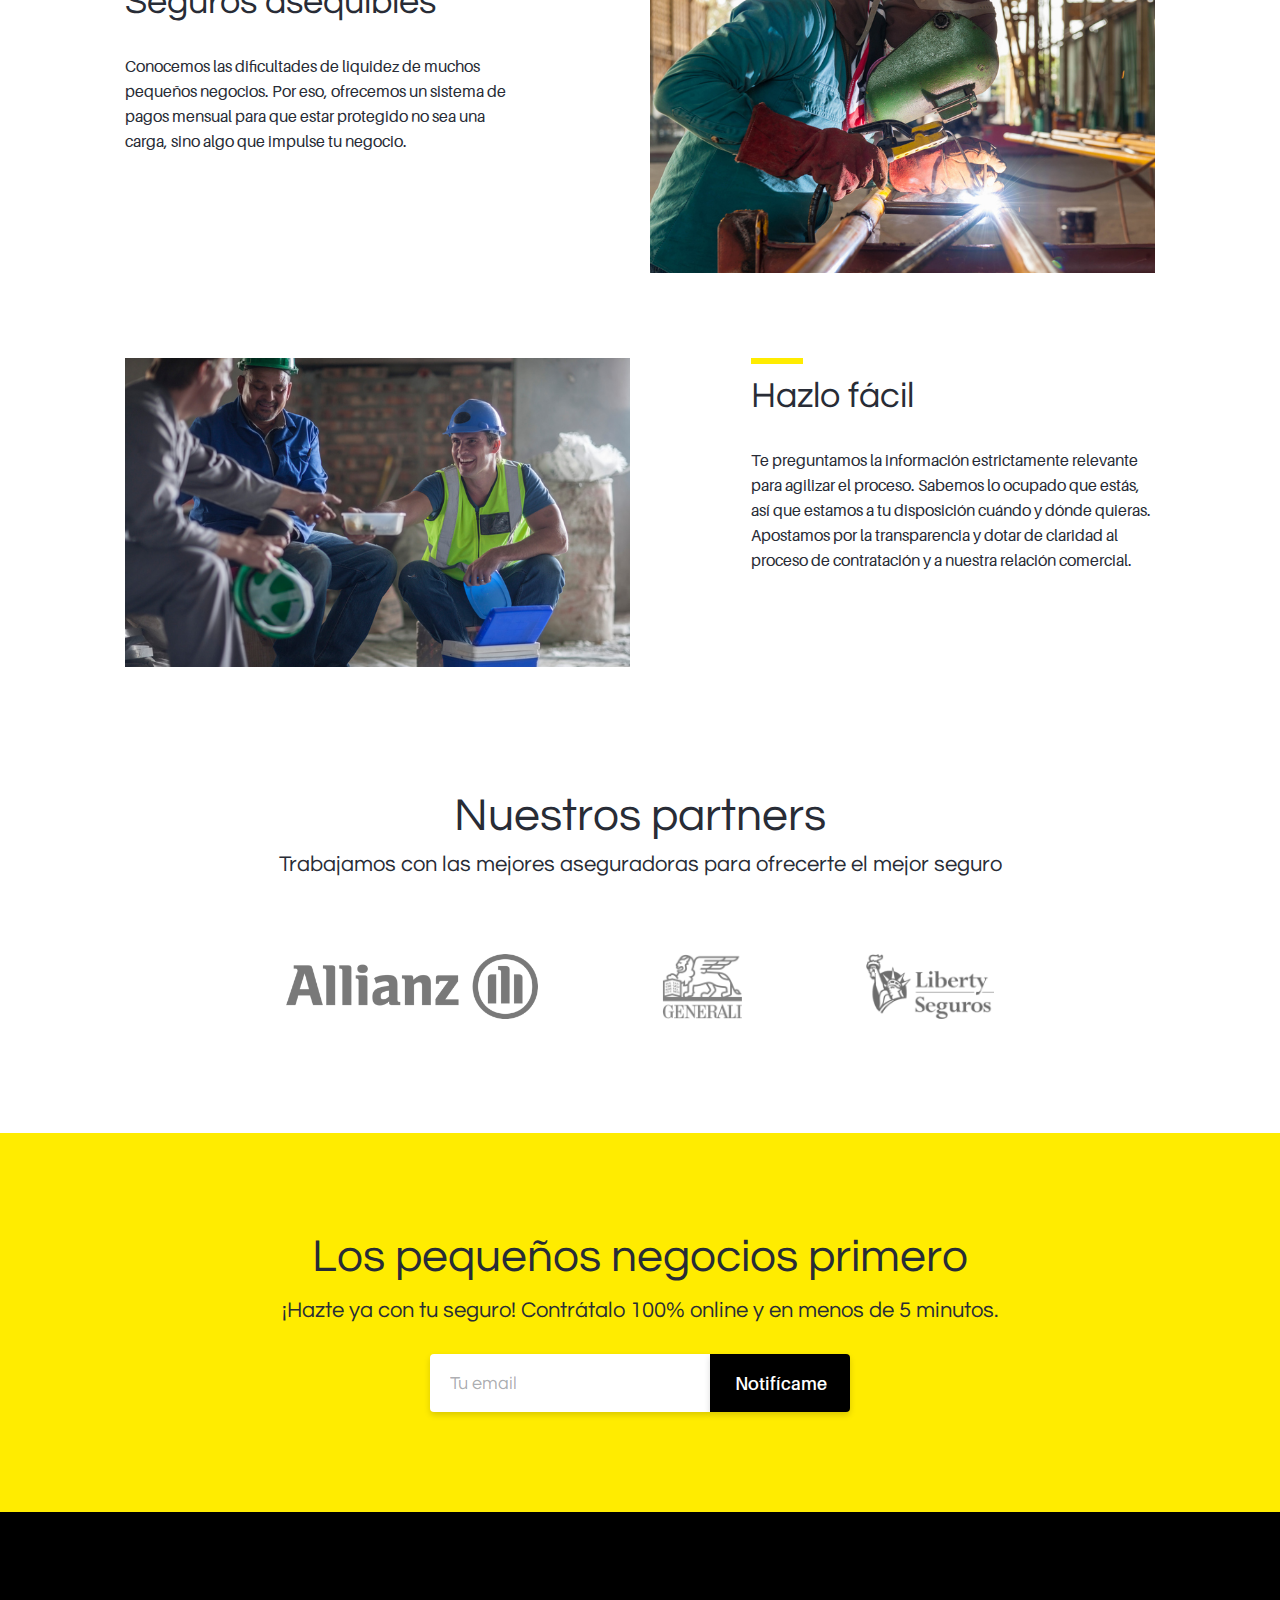
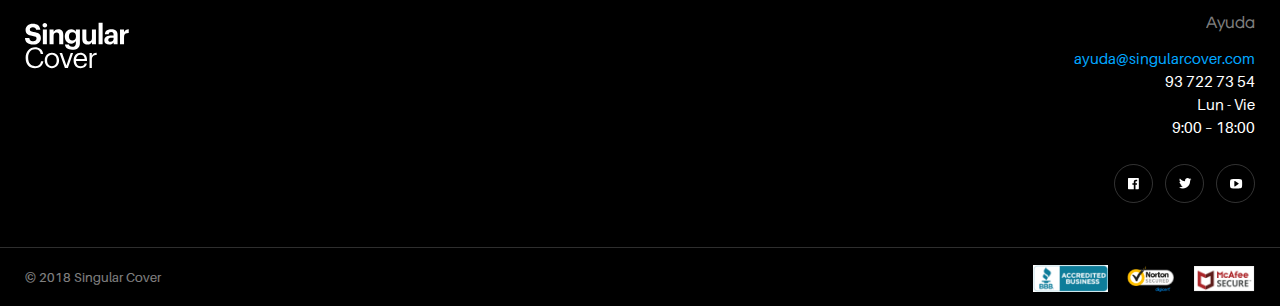
==== commit 1ba01216: "meta tag description" ====
--- a/index.html
+++ b/index.html
@@ -5,12 +5,13 @@
 	<!-- Meta -->
 	<meta charset="UTF-8"/>
 	<meta name="viewport" content="width=device-width, height=device-height, initial-scale=1.0, minimum-scale=1.0, maximum-scale=1.0, user-scalable=0" />
+	<meta name="description" content="Singular Cover — seguros online para pequeños negocios">
 
 	<!-- CSS -->
-	<link rel="stylesheet" type="text/css" href="css/common.css" />
+	<link rel="stylesheet" type="text/css" href="/css/common.css" />
 
 	<!-- Favicon -->
-	<link rel="icon" type="image/png" href="images/favicon.png" />
+	<link rel="icon" type="image/png" href="/images/favicon.png" />
 
 	<!-- JQUERY -->
 	<script src="https://ajax.googleapis.com/ajax/libs/jquery/3.3.1/jquery.min.js"></script>
@@ -69,7 +70,7 @@
   <!-- Navigation bar -->
   <nav>
 		<div class="nav-content">
-			<img src="./images/logo/logo-singular-cover.svg" class="logo" />
+			<img src="/images/logo/logo-singular-cover.svg" class="logo" />
 		</div>
   </nav>
 
@@ -97,12 +98,12 @@
 			</div>
 		</div>
 		<div class="box-companies">
-			<img src="./images/companies/expansion-bn-logo.svg" class="img-companies"/>
-			<img src="./images/companies/la-vanguardia-logo.svg" class="img-companies"/>
-			<img src="./images/companies/ata-autonomos-logo.png" class="img-companies"/>
-			<img src="./images/companies/cepyme-logo.png" class="img-companies"/>
-			<img src="./images/companies/bcntechcity-logo.png" class="img-companies"/>
-			<img src="./images/companies/logo Enisa.png" class="img-companies"/>
+			<img src="/images/companies/expansion-bn-logo.svg" class="img-companies"/>
+			<img src="/images/companies/la-vanguardia-logo.svg" class="img-companies"/>
+			<img src="/images/companies/ata-autonomos-logo.png" class="img-companies"/>
+			<img src="/images/companies/cepyme-logo.png" class="img-companies"/>
+			<img src="/images/companies/bcntechcity-logo.png" class="img-companies"/>
+			<img src="/images/companies/logo Enisa.png" class="img-companies"/>
 		</div>
   </section>
 
@@ -113,14 +114,14 @@
 			<h2>Te mereces un seguro</h2>
 			<div class="box-characteristics">
 				<div class="box-char">
-					<img src="./images/icons/simple_icon.svg" class="img-char"/>
+					<img src="/images/icons/simple_icon.svg" class="img-char"/>
 					<div class="box-char-text">
 						<h4>Simple</h4>
 						<p>Contrata tu póliza 100% online, con un proceso sencillo y personalizado.</p>
 					</div>
 				</div>
 				<div class="box-char">
-					<img src="./images/icons/affordable_icon.svg" class="img-char"/>
+					<img src="/images/icons/affordable_icon.svg" class="img-char"/>
 					<div class="box-char-text">
 						<h4>Económico</h4>
 						<p>Paga mensualmente, con precios @@ -128,7 +129,7 @@
 					</div>
 				</div>
 				<div class="box-char">
-					<img src="./images/icons/tailored.svg" class="img-char"/>
+					<img src="/images/icons/tailored.svg" class="img-char"/>
 					<div class="box-char-text">
 						<h4>Personalizado</h4>
 						<p>Tu seguro está diseñado para cubrir @@ -217,9 +218,9 @@
 			<h2>Nuestros partners</h2>
 			<h5>Trabajamos con las mejores aseguradoras para ofrecerte el mejor seguro</h5>
 			<div class="box-partners">
-				<img src="./images/partners/Allianz-logo.png" class="img-partners"/>
-				<img src="./images/partners/generali-logo.png" class="img-partners"/>
-				<img src="./images/partners/liberty-logo.png" class="img-partners"/>
+				<img src="/images/partners/Allianz-logo.png" class="img-partners"/>
+				<img src="/images/partners/generali-logo.png" class="img-partners"/>
+				<img src="/images/partners/liberty-logo.png" class="img-partners"/>
 			</div>
 		</div>
   </section>
@@ -245,7 +246,7 @@
 	<!-- Footer -->
 	<footer class="background-black">
 		<div class="content-footer">
-			<img src="./images/logo/logo-singular-cover-white.svg" class="img-logo-footer"/>
+			<img src="/images/logo/logo-singular-cover-white.svg" class="img-logo-footer"/>
 			<div class="content-footer-right">
 				<p class="help">Ayuda</p>
 				<p><a href="mailto:ayuda@singularcover.com">ayuda@singularcover.com</a></p>
@@ -253,9 +254,9 @@
 				<p>Lun - Vie</p>
 				<p>9:00 – 18:00</p>
 				<div class="box-social">
-					<img src="./images/icons/facebook.svg" class="img-social"/>
-					<img src="./images/icons/twitter.svg" class="img-social"/>
-					<img src="./images/icons/youtube.svg" class="img-social"/>
+					<img src="/images/icons/facebook.svg" class="img-social"/>
+					<img src="/images/icons/twitter.svg" class="img-social"/>
+					<img src="/images/icons/youtube.svg" class="img-social"/>
 				</div>
 			</div>
 		</div>
@@ -263,9 +264,9 @@
 			<div class="content-footer-last-box">
 				<p>© 2018 Singular Cover</p>
 				<div class="images-footer">
-					<img src="./images/companies/bbb.png" class="img-footer"/>
-					<img src="./images/companies/norton.png" class="img-footer"/>
-					<img src="./images/companies/mcafee.png" class="img-footer"/>
+					<img src="/images/companies/bbb.png" class="img-footer"/>
+					<img src="/images/companies/norton.png" class="img-footer"/>
+					<img src="/images/companies/mcafee.png" class="img-footer"/>
 				</div>
 			</div>
 		</div>
--- a/css/common.css
+++ b/css/common.css
@@ -72,7 +72,7 @@
 .main-image {
   min-height: 428px;
   margin: 58px 36px 0;
-  background-image: url("/images/photos/4.construccion@2x.png");
+  background-image: url("/images/photos/4.construccion@2x.jpg");
   background-size: cover;
 	background-position: center;
   text-align: center;
@@ -145,49 +145,51 @@
 }
 
 input {
+	-webkit-appearance: none;
   height: 58px;
   font-size: 18px;
   box-shadow: 0 3px 6px rgba(0, 0, 0, 0.15);
-}
-
-.button {
-  width: 140px;
-  margin-left: -4px;
-  cursor: pointer;
-}
-
-input:focus, .button:focus {
-  outline: 0;
-}
-
-input {
   width: 280px;
   font-family: 'Questrial Regular';
   font-weight: 100;
   padding: 20px;
   border: none;
-  border-radius: 4px 0 0 4px;
+	-webkit-border-radius: 4px 0 0 4px;
+     -moz-border-radius: 4px 0 0 4px;
+  				border-radius: 4px 0 0 4px;
   vertical-align: top;
 }
 
-::-webkit-input-placeholder { /* Chrome/Opera/Safari */
-  color: rgba(40, 44, 54, 0.4);
-}
-::-moz-placeholder { /* Firefox 19+ */
-  color: rgba(40, 44, 54, 0.4);
-}
-:-ms-input-placeholder { /* IE 10+ */
-  color: rgba(40, 44, 54, 0.4);
-}
-:-moz-placeholder { /* Firefox 18- */
-  color: rgba(40, 44, 54, 0.4);
-}
-
 .button {
+  width: 140px;
+  margin-left: -4px;
+  cursor: pointer;
   font-family: 'Aileron SemiBold';
   padding: 0 25px;
   border: none;
   border-radius: 0 4px 4px 0;
+}
+
+input[type=submit] {
+  -webkit-appearance: none;
+	-webkit-border-radius: 0 4px 4px 0;
+}
+
+input:focus, .button:focus {
+  outline: 0;
+}
+
+::-webkit-input-placeholder { /* Chrome/Opera/Safari */
+  color: rgba(40, 44, 54, 0.4);
+}
+::-moz-placeholder { /* Firefox 19+ */
+  color: rgba(40, 44, 54, 0.4);
+}
+:-ms-input-placeholder { /* IE 10+ */
+  color: rgba(40, 44, 54, 0.4);
+}
+:-moz-placeholder { /* Firefox 18- */
+  color: rgba(40, 44, 54, 0.4);
 }
 
 .button-yellow {
@@ -292,17 +294,17 @@
 }
 
 .img-benefit-01 {
-  background-image: url("/images/photos/4.1.GettyImages-823328086.png");
+  background-image: url("/images/photos/4.1.GettyImages-823328086.jpg");
   background-size: cover;
 }
 
 .img-benefit-02 {
-  background-image: url("/images/photos/4.2.GettyImages-800341922.png");
+  background-image: url("/images/photos/4.2.GettyImages-800341922.jpg");
   background-size: cover;
 }
 
 .img-benefit-03 {
-  background-image: url("/images/photos/4.3.GettyImages-673116485.png");
+  background-image: url("/images/photos/4.3.GettyImages-673116485.jpg");
   background-size: cover;
 }
 
@@ -503,12 +505,21 @@
     font-size: 16px;
     display: block;
     margin: 0 auto;
-    border-radius: 4px;
+		-webkit-border-radius: 4px;
+	     -moz-border-radius: 4px;
+	  				border-radius: 4px;
+
   }
 
   input {
     margin-bottom: 10px;
-  }
+	  height: 44px;
+  }
+
+	input[type=submit] {
+	    -webkit-appearance: none;
+			-webkit-border-radius: 4px;
+	}
 
   .box-tagline {
     display: none;
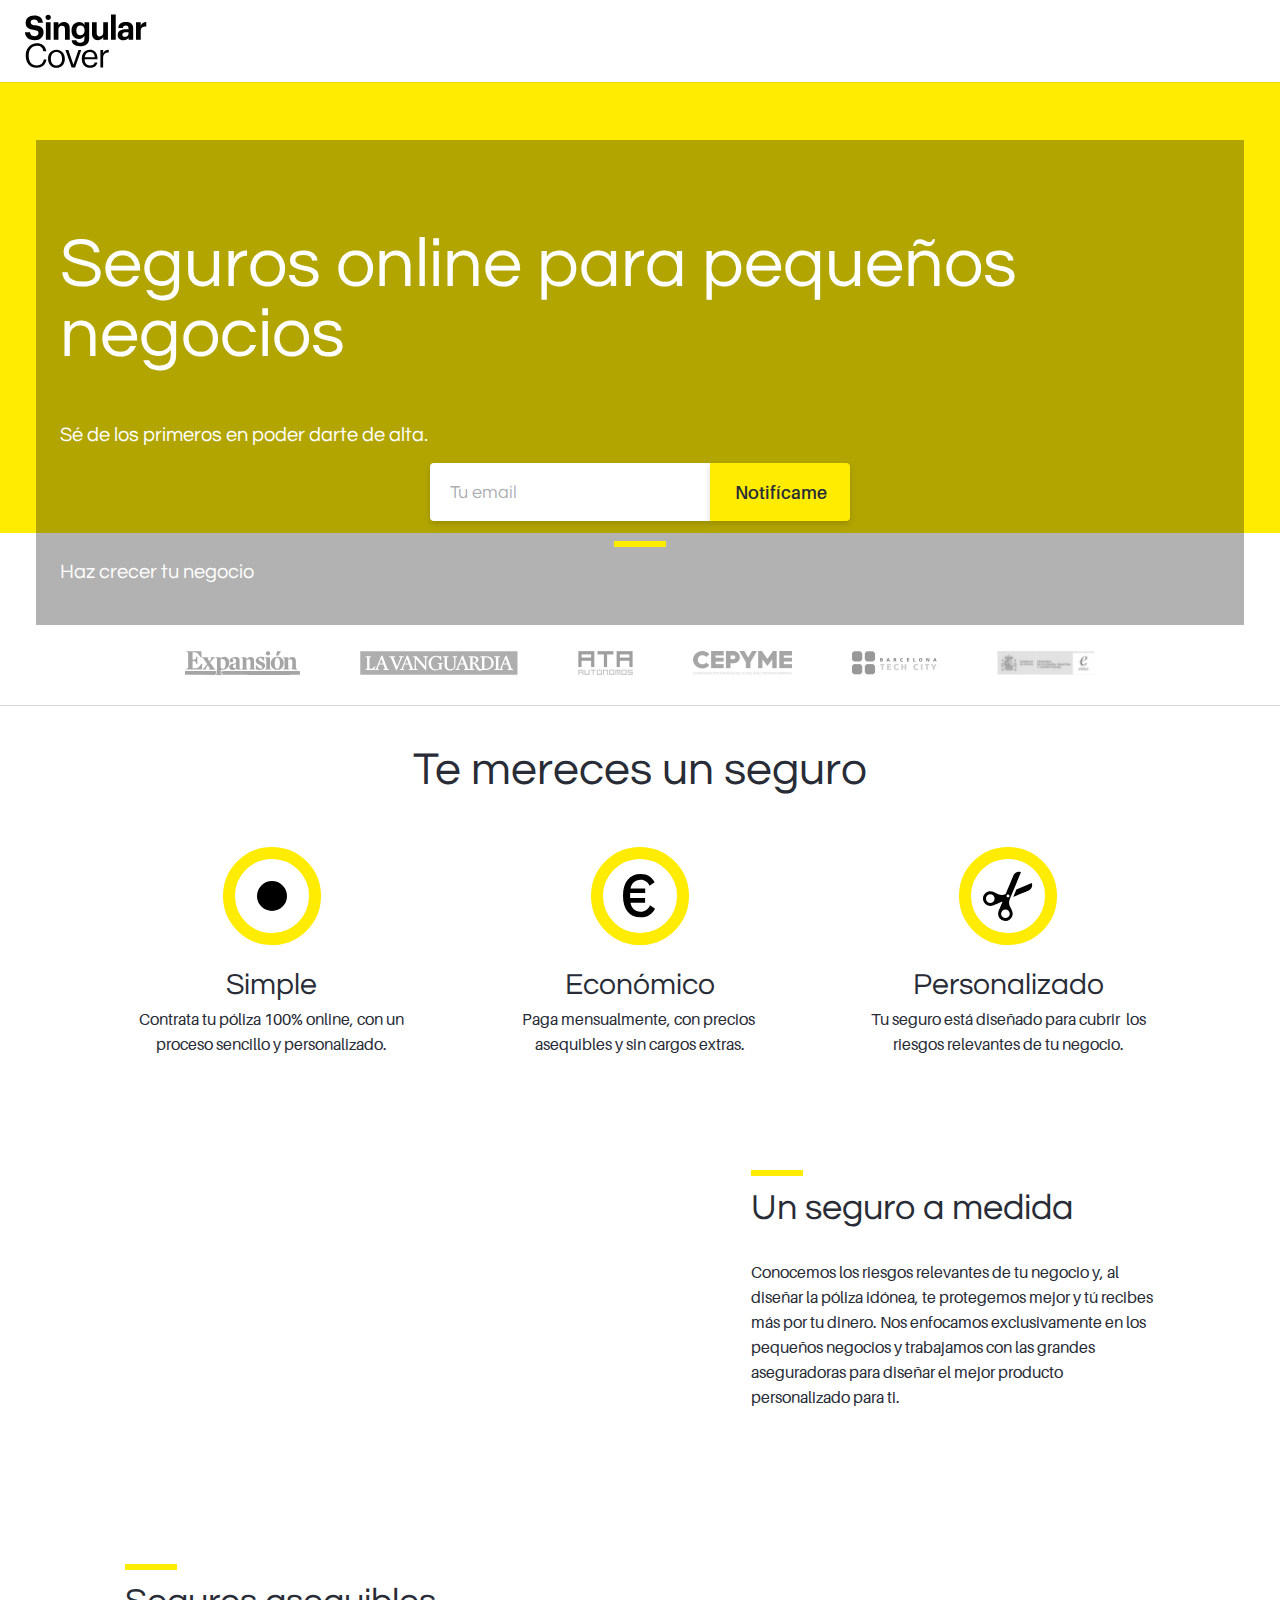
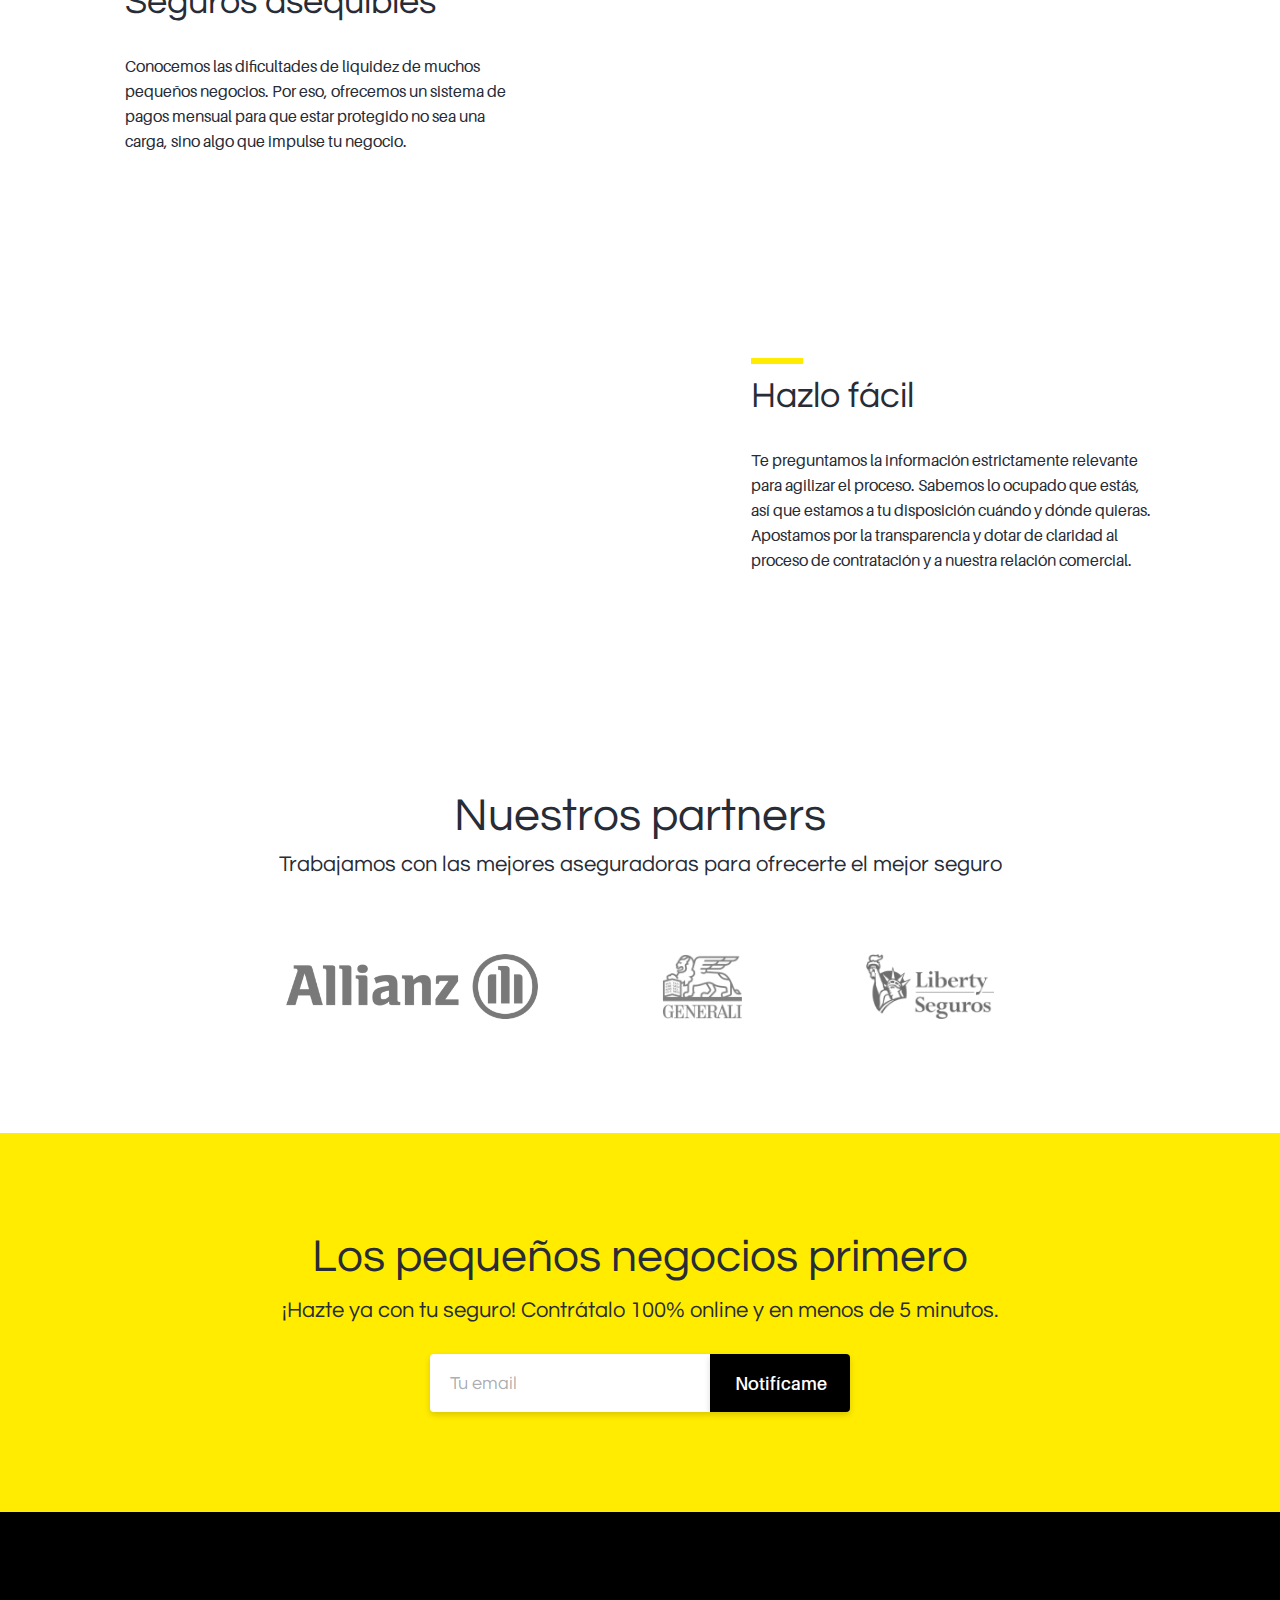
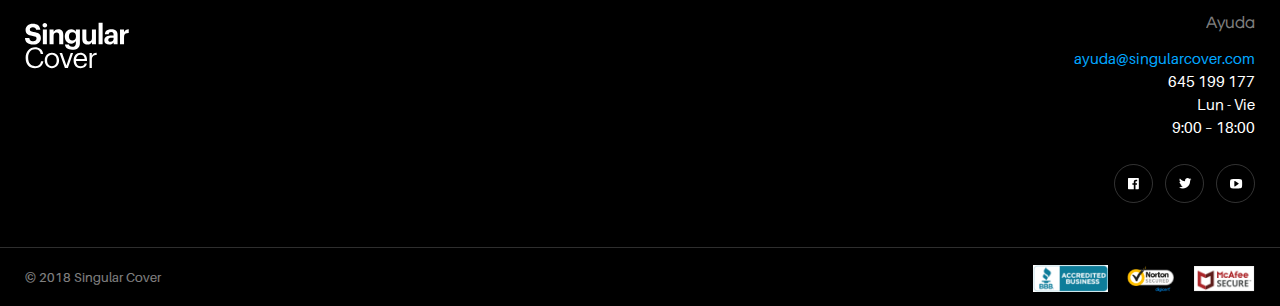
==== commit 4d799876: "Update index.html" ====
--- a/index.html
+++ b/index.html
@@ -34,39 +34,6 @@
 <body>
 
 
-<!-- JSON script -->
-<script type="text/javascript" >
-
-$(document).ready(function() {
-
-	$.getJSON("data.json", function(data) {
-		var emp = '';
-		$.each(data, function(key, value) {
-				//alert("key = " + key + "; value = " + value.tituloGrande);
-				$("#titulo-grande").text(value.tituloGrande);
-				$(".main-image").css('background-image', 'url("/images/photos/'+value.imagenGrande+'")');
-
-				$("#titulo-beneficio-01").text(value.tituloBeneficio01);
-				$("#texto-beneficio-01").text(value.textoBeneficio01);
-				$(".img-benefit-01").css('background-image', 'url("/images/photos/'+value.imagenBeneficio01+'")');
-
-				$("#titulo-beneficio-02").text(value.tituloBeneficio02);
-				$("#texto-beneficio-02").text(value.textoBeneficio02);
-				$(".img-benefit-02").css('background-image', 'url("/images/photos/'+value.imagenBeneficio02+'")');
-
-				$("#titulo-beneficio-03").text(value.tituloBeneficio03);
-				$("#texto-beneficio-03").text(value.textoBeneficio03);
-				$(".img-benefit-03").css('background-image', 'url("/images/photos/'+value.imagenBeneficio03+'")');
-
-		});
-   });
-
- });
-
-</script>
-
-
-
   <!-- Navigation bar -->
   <nav>
 		<div class="nav-content">
@@ -79,9 +46,9 @@
   <section id="main">
 		<div class="main-background background-yellow">
 		</div>
-		<div class="main-image">
+		<div class="main-image main-image-generic">
 			<div class="main-image-shadow">
-				<h1 id="titulo-grande">Seguros online para pequeños negocios</h1>
+				<h1>Seguros online para pequeños negocios</h1>
 				<h6>Sé de los primeros en poder darte de alta.</h6>
 				<div class="box-subscribe">
 					<form action="https://singularcover.us19.list-manage.com/subscribe/post?u=fdee229f22311f0dd153066c0&amp;id=2938debf2a" method="post" id="mc-embedded-subscribe-form" name="mc-embedded-subscribe-form" class="validate" target="_blank" >
@@ -133,7 +100,7 @@
 					<div class="box-char-text">
 						<h4>Personalizado</h4>
 						<p>Tu seguro está diseñado para cubrir -los riesgos relevantes de tu negocio.</p>
+ los riesgos relevantes de tu negocio.</p>
 					<div>
 				</div>
 			</div>
@@ -152,8 +119,8 @@
 				<div class="content-benefit-box-text-right">
 					<div class="separator background-yellow">
 					</div>
-					<h3 id="titulo-beneficio-01">Un seguro a medida</h3>
-					<p id="texto-beneficio-01">
+					<h3>Un seguro a medida</h3>
+					<p>
 						Conocemos los riesgos relevantes de tu negocio y, al diseñar la póliza idónea, te protegemos mejor y tú recibes más por tu dinero.
 						Nos enfocamos exclusivamente en los pequeños negocios y trabajamos con las grandes aseguradoras para diseñar el mejor producto personalizado
 						para ti.
@@ -175,10 +142,10 @@
 				<div class="content-benefit-box-text-left">
 					<div class="separator background-yellow">
 					</div>
-					<h3 id="titulo-beneficio-02">Seguros asequibles</h3>
-					<p id="texto-beneficio-02">
+					<h3>Seguros asequibles</h3>
+					<p>
 						Conocemos las dificultades de liquidez de muchos pequeños negocios. Por eso, ofrecemos un sistema de pagos mensual para que estar protegido
-						 no sea una carga, sino algo que impulse tu negocio.
+						no sea una carga, sino algo que impulse tu negocio.
 					</p>
 				</div>
 			</div>
@@ -201,10 +168,10 @@
 				<div class="content-benefit-box-text-right">
 					<div class="separator background-yellow">
 					</div>
-					<h3 id="titulo-beneficio-03">Hazlo fácil</h3>
-					<p id="texto-beneficio-03">
+					<h3>Hazlo fácil</h3>
+					<p>
 						Te preguntamos la información estrictamente relevante para agilizar el proceso. Sabemos lo ocupado que estás, así que estamos a tu disposición
-						 cuándo y dónde quieras. Apostamos por la transparencia y dotar de claridad al proceso de contratación y a nuestra relación comercial.
+						cuándo y dónde quieras. Apostamos por la transparencia y dotar de claridad al proceso de contratación y a nuestra relación comercial.
 					</p>
 				</div>
 			</div>
@@ -250,7 +217,7 @@
 			<div class="content-footer-right">
 				<p class="help">Ayuda</p>
 				<p><a href="mailto:ayuda@singularcover.com">ayuda@singularcover.com</a></p>
-				<p>93 722 73 54</p>
+				<p>645 199 177</p>
 				<p>Lun - Vie</p>
 				<p>9:00 – 18:00</p>
 				<div class="box-social">
--- a/css/common.css
+++ b/css/common.css
@@ -72,10 +72,41 @@
 .main-image {
   min-height: 428px;
   margin: 58px 36px 0;
-  background-image: url("/images/photos/4.construccion@2x.jpg");
-  background-size: cover;
+}
+
+.main-image-seguros-para-alimentacion {
+	background-image: url("/images/photos/22.autoservicio@2x.jpg");
+	background-size: cover;
 	background-position: center;
-  text-align: center;
+	text-align: center;
+}
+
+.main-image-seguros-para-bares-y-cafeterias {
+	background-image: url("/images/photos/14.cafeteria@2x.jpg");
+	background-size: cover;
+	background-position: center;
+	text-align: center;
+}
+
+.main-image-seguros-para-construccion {
+	background-image: url("/images/photos/4.construccion@2x.jpg");
+	background-size: cover;
+	background-position: center;
+	text-align: center;
+}
+
+.main-image-seguros-para-peluquerias {
+	background-image: url("/images/photos/12.peluquero@2x.jpg");
+	background-size: cover;
+	background-position: center;
+	text-align: center;
+}
+
+.main-image-seguros-para-tiendas-de-ropa {
+	background-image: url("/images/photos/28.tienda-ropa@2x.jpg");
+	background-size: cover;
+	background-position: center;
+	text-align: center;
 }
 
 .main-image-shadow {
@@ -293,18 +324,78 @@
   height: 100%;
 }
 
-.img-benefit-01 {
+.img-benefit-01-seguros-para-alimentacion {
+  background-image: url("/images/photos/22.1.GettyImages-946928214.jpg");
+  background-size: cover;
+}
+
+.img-benefit-02-seguros-para-alimentacion {
+  background-image: url("/images/photos/22.2.GettyImages-722223703.jpg");
+  background-size: cover;
+}
+
+.img-benefit-03-seguros-para-alimentacion {
+  background-image: url("/images/photos/22.3.GettyImages-988478550.jpg");
+  background-size: cover;
+}
+
+.img-benefit-01-seguros-para-bares-y-cafeterias {
+  background-image: url("/images/photos/14.1.GettyImages-672161471.jpg");
+  background-size: cover;
+}
+
+.img-benefit-02-seguros-para-bares-y-cafeterias {
+  background-image: url("/images/photos/14.2.GettyImages-730133181.jpg");
+  background-size: cover;
+}
+
+.img-benefit-03-seguros-para-bares-y-cafeterias {
+  background-image: url("/images/photos/14.3.GettyImages-623102582.jpg");
+  background-size: cover;
+}
+
+.img-benefit-01-seguros-para-construccion {
   background-image: url("/images/photos/4.1.GettyImages-823328086.jpg");
   background-size: cover;
 }
 
-.img-benefit-02 {
+.img-benefit-02-seguros-para-construccion {
   background-image: url("/images/photos/4.2.GettyImages-800341922.jpg");
   background-size: cover;
 }
 
-.img-benefit-03 {
+.img-benefit-03-seguros-para-construccion {
   background-image: url("/images/photos/4.3.GettyImages-673116485.jpg");
+  background-size: cover;
+}
+
+.img-benefit-01-seguros-para-peluquerias {
+  background-image: url("/images/photos/12.1.GettyImages-913046072.jpg");
+  background-size: cover;
+}
+
+.img-benefit-02-seguros-para-peluquerias {
+  background-image: url("/images/photos/12.2.GettyImages-956385860.jpg");
+  background-size: cover;
+}
+
+.img-benefit-03-seguros-para-peluquerias {
+  background-image: url("/images/photos/12.3.GettyImages-627471669.jpg");
+  background-size: cover;
+}
+
+.img-benefit-01-seguros-para-tiendas-de-ropa {
+  background-image: url("/images/photos/28.1.GettyImages-558270639.jpg");
+  background-size: cover;
+}
+
+.img-benefit-02-seguros-para-tiendas-de-ropa {
+  background-image: url("/images/photos/28.2.GettyImages-650160199.jpg");
+  background-size: cover;
+}
+
+.img-benefit-03-seguros-para-tiendas-de-ropa {
+  background-image: url("/images/photos/28.3.GettyImages-608166769.jpg");
   background-size: cover;
 }
 
@@ -419,7 +510,6 @@
   opacity: 0.5;
   color: #ffffff;
   float: left;
-  ma
 }
 
 .images-footer {
